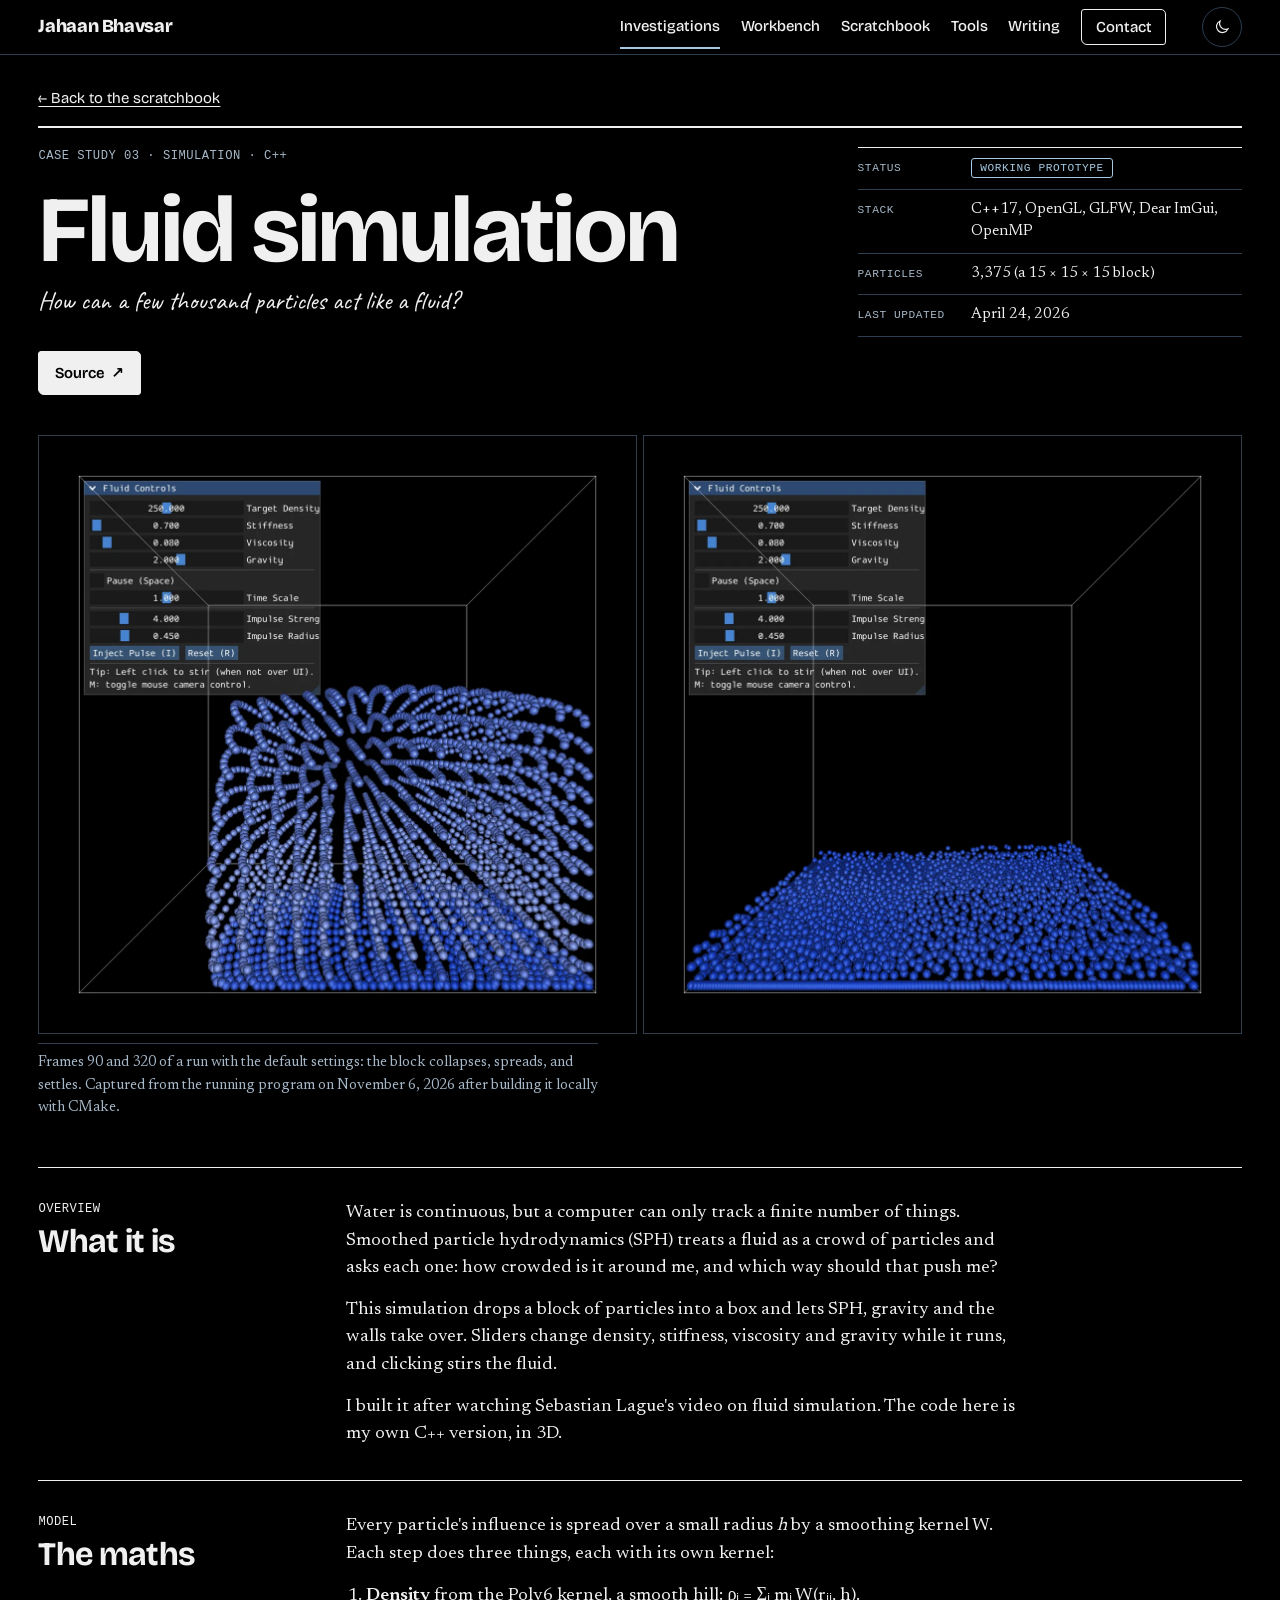
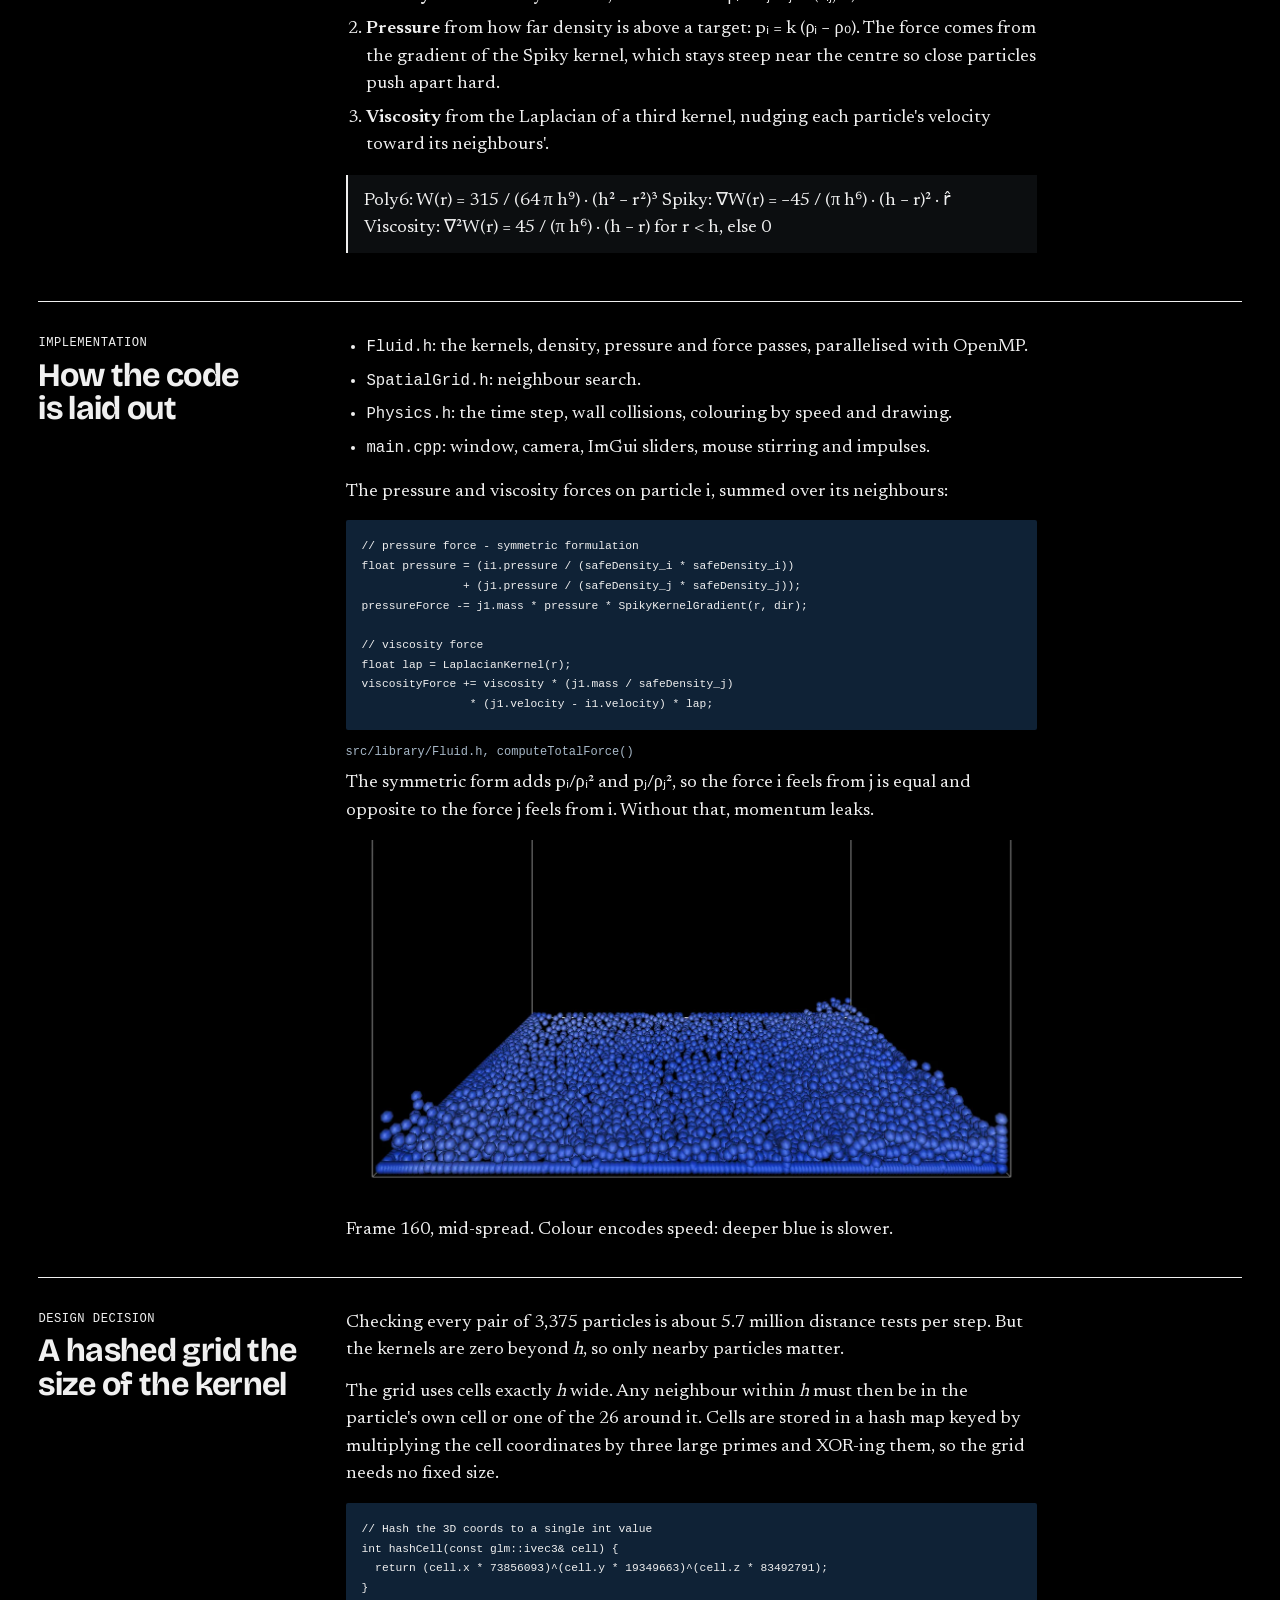
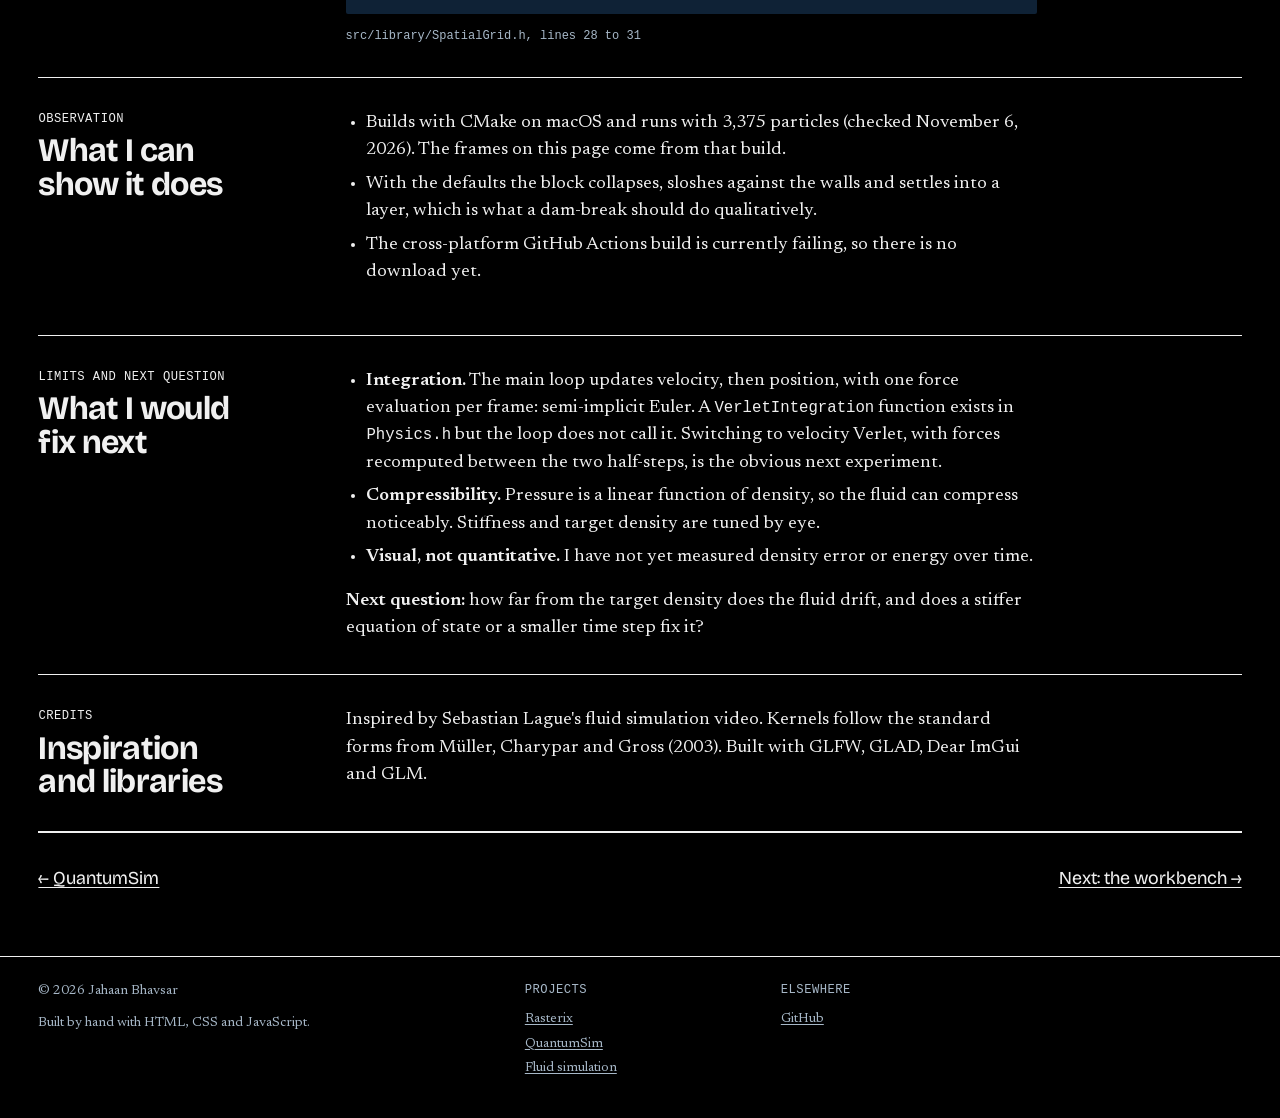
==== projects/fluid-simulation.html @ f08a8b80 "Initial commit: Jahaan's Workspace Portfolio Co-Authored-By: Claude Opus 5.5 <noreply@anthropic.com>" ====
<!doctype html>
<html lang="en" class="no-js">
<head>
  <meta charset="utf-8">
  <meta name="viewport" content="width=device-width, initial-scale=1">
  <title>Fluid simulation: particles that act like water · Jahaan Bhavsar</title>
  <meta name="description" content="A 3D smoothed particle hydrodynamics simulation in C++ and OpenGL: Poly6 density, Spiky pressure, viscosity, and a hashed spatial grid.">
  <meta name="theme-color" content="#000000">
  <script>try{document.documentElement.dataset.theme=localStorage.getItem('theme')==='light'?'light':'dark'}catch(e){document.documentElement.dataset.theme='dark'}</script>
  <meta property="og:type" content="article">
  <meta property="og:title" content="Fluid simulation · Jahaan Bhavsar">
  <meta property="og:description" content="How can a few thousand particles act like a fluid?">
  <link rel="icon" href="../assets/images/favicon.svg" type="image/svg+xml">
  <link rel="preload" href="../assets/fonts/bricolage-latin-var.woff2" as="font" type="font/woff2" crossorigin>
  <link rel="stylesheet" href="../style.css">
  <link rel="preload" href="../assets/fonts/newsreader-latin-var.woff2" as="font" type="font/woff2" crossorigin>
  <script src="../js/site.js" defer></script>
</head>
<body>
  <a class="skip-link" href="#main">Skip to content</a>
  <div class="navbar is-stuck" data-navbar>
    <div class="wrap navbar-inner">
      <a class="navbar-brand" href="../">Jahaan Bhavsar</a>
      <button class="menu-toggle" type="button" aria-expanded="false" aria-controls="site-nav">Menu</button>
      <nav class="nav" id="site-nav" aria-label="Primary">
        <ul>
          <li><a href="../#investigations" aria-current="page"><span class="nav-no" aria-hidden="true">01</span>Investigations</a></li>
          <li><a href="../#workbench"><span class="nav-no" aria-hidden="true">02</span>Workbench</a></li>
          <li><a href="../#notebook"><span class="nav-no" aria-hidden="true">03</span>Scratchbook</a></li>
          <li><a href="../#instruments"><span class="nav-no" aria-hidden="true">04</span>Tools</a></li>
          <li><a href="../#writing"><span class="nav-no" aria-hidden="true">05</span>Writing</a></li>
          <li><a class="nav-cta" href="../#contact">Contact</a></li>
        </ul>
      </nav>
      <button class="theme-toggle" type="button" data-theme-toggle aria-label="Switch to light theme"><svg class="i-moon" viewBox="0 0 24 24" aria-hidden="true"><path d="M20 14.5A8 8 0 0 1 9.5 4a8 8 0 1 0 10.5 10.5Z"/></svg><svg class="i-sun" viewBox="0 0 24 24" aria-hidden="true"><circle cx="12" cy="12" r="4"/><path d="M12 2v2M12 20v2M4.9 4.9l1.4 1.4M17.7 17.7l1.4 1.4M2 12h2M20 12h2M4.9 19.1l1.4-1.4M17.7 6.3l1.4-1.4"/></svg></button>
    </div>
  </div>

  <main id="main">
    <div class="wrap">
      <p class="breadcrumb"><a href="../#fluid-simulation">← Back to the scratchbook</a></p>

      <header class="cs-hero">
        <p class="label">Case study 03 · Simulation · C++</p>
        <h1>Fluid simulation</h1>
        <p class="question">How can a few thousand particles act like a fluid?</p>
        <div class="actions">
          <a class="btn btn-primary" href="https://github.com/jahaanb7/Fluid-Simulation">Source <span class="arrow" aria-hidden="true">↗</span></a>
        </div>
        <dl class="cs-facts">
          <div><dt>Status</dt><dd><span class="status" data-status="Working prototype">Working prototype</span></dd></div>
          <div><dt>Stack</dt><dd>C++17, OpenGL, GLFW, Dear ImGui, OpenMP</dd></div>
          <div><dt>Particles</dt><dd>3,375 (a 15 × 15 × 15 block)</dd></div>
          <div><dt>Last updated</dt><dd><time datetime="2026-04-24">April 24, 2026</time></dd></div>
        </dl>
      </header>

      <figure class="cs-figure">
        <div class="media-pair">
          <img src="../assets/images/fluid-collapse.webp" width="1200" height="1200" alt="A block of blue particles collapsing and spreading inside a wireframe box, with sliders for target density, stiffness, viscosity and gravity in the corner.">
          <img src="../assets/images/fluid-settled.webp" width="1200" height="1200" alt="The same particles a few seconds later, settled into a flat layer across the bottom of the box.">
        </div>
        <figcaption>Frames 90 and 320 of a run with the default settings: the block collapses, spreads, and settles. Captured from the running program on November 6, 2026 after building it locally with CMake.</figcaption>
      </figure>

      <section class="cs-section" aria-labelledby="overview">
        <header><span class="label">Overview</span><h2 id="overview">What it is</h2></header>
        <div>
          <p>Water is continuous, but a computer can only track a finite number of things. Smoothed particle hydrodynamics (SPH) treats a fluid as a crowd of particles and asks each one: how crowded is it around me, and which way should that push me?</p>
          <p>This simulation drops a block of particles into a box and lets SPH, gravity and the walls take over. Sliders change density, stiffness, viscosity and gravity while it runs, and clicking stirs the fluid.</p>
          <p>I built it after watching Sebastian Lague's video on fluid simulation. The code here is my own C++ version, in 3D.</p>
        </div>
      </section>

      <section class="cs-section" aria-labelledby="model">
        <header><span class="label">Model</span><h2 id="model">The maths</h2></header>
        <div>
          <p>Every particle's influence is spread over a small radius <em>h</em> by a smoothing kernel W. Each step does three things, each with its own kernel:</p>
          <ol class="limits">
            <li><strong>Density</strong> from the Poly6 kernel, a smooth hill: ρᵢ = Σⱼ mⱼ W(rᵢⱼ, h).</li>
            <li><strong>Pressure</strong> from how far density is above a target: pᵢ = k (ρᵢ − ρ₀). The force comes from the gradient of the Spiky kernel, which stays steep near the centre so close particles push apart hard.</li>
            <li><strong>Viscosity</strong> from the Laplacian of a third kernel, nudging each particle's velocity toward its neighbours'.</li>
          </ol>
          <div class="equation" role="math" aria-label="Kernel normalisation constants">Poly6:      W(r)  = 315 / (64 π h⁹) · (h² − r²)³
Spiky:     ∇W(r) = −45 / (π h⁶) · (h − r)² · r̂
Viscosity: ∇²W(r) = 45 / (π h⁶) · (h − r)          for r &lt; h, else 0</div>
        </div>
      </section>

      <section class="cs-section" aria-labelledby="impl">
        <header><span class="label">Implementation</span><h2 id="impl">How the code is laid out</h2></header>
        <div>
          <ul class="limits">
            <li><code>Fluid.h</code>: the kernels, density, pressure and force passes, parallelised with OpenMP.</li>
            <li><code>SpatialGrid.h</code>: neighbour search.</li>
            <li><code>Physics.h</code>: the time step, wall collisions, colouring by speed and drawing.</li>
            <li><code>main.cpp</code>: window, camera, ImGui sliders, mouse stirring and impulses.</li>
          </ul>
          <p>The pressure and viscosity forces on particle i, summed over its neighbours:</p>
<pre><code>// pressure force - symmetric formulation
float pressure = (i1.pressure / (safeDensity_i * safeDensity_i))
               + (j1.pressure / (safeDensity_j * safeDensity_j));
pressureForce -= j1.mass * pressure * SpikyKernelGradient(r, dir);

// viscosity force
float lap = LaplacianKernel(r);
viscosityForce += viscosity * (j1.mass / safeDensity_j)
                * (j1.velocity - i1.velocity) * lap;</code></pre>
          <p class="src-ref">src/library/Fluid.h, computeTotalForce()</p>
          <p>The symmetric form adds pᵢ/ρᵢ² and pⱼ/ρⱼ², so the force i feels from j is equal and opposite to the force j feels from i. Without that, momentum leaks.</p>
          <figure>
            <img src="../assets/images/fluid-detail.webp" width="1400" height="765" loading="lazy" alt="Close view of the particle layer: thousands of shaded blue spheres, slightly piled up at the far wall.">
            <figcaption>Frame 160, mid-spread. Colour encodes speed: deeper blue is slower.</figcaption>
          </figure>
        </div>
      </section>

      <section class="cs-section" aria-labelledby="decision">
        <header><span class="label">Design decision</span><h2 id="decision">A hashed grid the size of the kernel</h2></header>
        <div>
          <p>Checking every pair of 3,375 particles is about 5.7 million distance tests per step. But the kernels are zero beyond <em>h</em>, so only nearby particles matter.</p>
          <p>The grid uses cells exactly <em>h</em> wide. Any neighbour within <em>h</em> must then be in the particle's own cell or one of the 26 around it. Cells are stored in a hash map keyed by multiplying the cell coordinates by three large primes and XOR-ing them, so the grid needs no fixed size.</p>
<pre><code>// Hash the 3D coords to a single int value
int hashCell(const glm::ivec3&amp; cell) {
  return (cell.x * 73856093)^(cell.y * 19349663)^(cell.z * 83492791);
}</code></pre>
          <p class="src-ref">src/library/SpatialGrid.h, lines 28 to 31</p>
        </div>
      </section>

      <section class="cs-section" aria-labelledby="obs">
        <header><span class="label">Observation</span><h2 id="obs">What I can show it does</h2></header>
        <div>
          <ul class="limits">
            <li>Builds with CMake on macOS and runs with 3,375 particles (checked November 6, 2026). The frames on this page come from that build.</li>
            <li>With the defaults the block collapses, sloshes against the walls and settles into a layer, which is what a dam-break should do qualitatively.</li>
            <li>The cross-platform GitHub Actions build is currently failing, so there is no download yet.</li>
          </ul>
        </div>
      </section>

      <section class="cs-section" aria-labelledby="limits">
        <header><span class="label">Limits and next question</span><h2 id="limits">What I would fix next</h2></header>
        <div>
          <ul class="limits">
            <li><strong>Integration.</strong> The main loop updates velocity, then position, with one force evaluation per frame: semi-implicit Euler. A <code>VerletIntegration</code> function exists in <code>Physics.h</code> but the loop does not call it. Switching to velocity Verlet, with forces recomputed between the two half-steps, is the obvious next experiment.</li>
            <li><strong>Compressibility.</strong> Pressure is a linear function of density, so the fluid can compress noticeably. Stiffness and target density are tuned by eye.</li>
            <li><strong>Visual, not quantitative.</strong> I have not yet measured density error or energy over time.</li>
          </ul>
          <p><strong>Next question:</strong> how far from the target density does the fluid drift, and does a stiffer equation of state or a smaller time step fix it?</p>
        </div>
      </section>

      <section class="cs-section" aria-labelledby="credits">
        <header><span class="label">Credits</span><h2 id="credits">Inspiration and libraries</h2></header>
        <div><p>Inspired by Sebastian Lague's fluid simulation video. Kernels follow the standard forms from Müller, Charypar and Gross (2003). Built with GLFW, GLAD, Dear ImGui and GLM.</p></div>
      </section>

      <nav class="pager" aria-label="Case studies">
        <a href="quantumsim.html">← QuantumSim</a>
        <a href="../#workbench">Next: the workbench →</a>
      </nav>
    </div>
  </main>

  <footer class="site-footer">
    <div class="wrap footer-grid">
      <div><p>© <span data-year>2026</span> Jahaan Bhavsar</p><p>Built by hand with HTML, CSS and JavaScript.</p></div>
      <div><p class="label">Projects</p><ul><li><a href="rasterix.html">Rasterix</a></li><li><a href="quantumsim.html">QuantumSim</a></li><li><a href="fluid-simulation.html">Fluid simulation</a></li></ul></div>
      <div><p class="label">Elsewhere</p><ul><li><a href="https://github.com/jahaanb7">GitHub</a></li></ul></div>
    </div>
  </footer>
</body>
</html>
---- style.css ----
/* =====================================================================
   Jahaan Bhavsar · scratchbook
   Warm paper, graphite, a blue ink and a red pencil. Visuals first,
   very little text. Tokens first; motion tokens mirror js/motion.js.
   ===================================================================== */

@font-face { font-family: 'Bricolage Grotesque'; src: url('assets/fonts/bricolage-latin-var.woff2') format('woff2'); font-weight: 400 800; font-display: swap; }
@font-face { font-family: 'Newsreader'; src: url('assets/fonts/newsreader-latin-var.woff2') format('woff2'); font-weight: 400 600; font-display: swap; }
@font-face { font-family: 'Newsreader Display'; src: url('assets/fonts/newsreader-display-var.woff2') format('woff2'); font-weight: 380 520; font-style: normal; font-display: swap; }
@font-face { font-family: 'Newsreader Display'; src: url('assets/fonts/newsreader-display-italic-var.woff2') format('woff2'); font-weight: 380 520; font-style: italic; font-display: swap; }
@font-face { font-family: 'Caveat'; src: url('assets/fonts/caveat-latin-var.woff2') format('woff2'); font-weight: 400 600; font-display: swap; }

:root {
  /* Monotone, dark by default. [data-theme='light'] below swaps the same names.
     Older names (paper, red, blue…) are kept as aliases so every rule follows the theme. */
  color-scheme: dark;
  --bg: #0D0D0E;
  --bg-2: #141416;
  --surface: #17171A;      /* sheets, scraps, prints */
  --surface-2: #1E1E22;
  --rule: #2B2B30;
  --ink: #ECECEC;          /* text, outlines */
  --ink-2: #9B9BA1;        /* secondary text */
  --ink-3: #66666C;
  --strong: #FFFFFF;       /* the one emphasis tone (replaces blue and red) */
  --pencil: #B9B9BE;       /* handwritten notes, section numbers */
  --wash: rgba(255, 255, 255, 0.06);
  --shadow-rgb: 0, 0, 0;
  --shadow: 0 1px 1px rgba(0, 0, 0, 0.5), 0 12px 28px -14px rgba(0, 0, 0, 0.9);
  --shadow-sheet: 0 1px 0 rgba(255, 255, 255, 0.04) inset, 0 1px 2px rgba(0, 0, 0, 0.5), 0 24px 48px -24px rgba(0, 0, 0, 0.95);
  --shadow-lift: 0 1px 0 rgba(255, 255, 255, 0.05) inset, 0 4px 10px rgba(0, 0, 0, 0.5), 0 36px 64px -26px rgba(0, 0, 0, 1);
  --nav-bg: rgba(13, 13, 14, 0.82);
  --img-filter: grayscale(1) contrast(1.02);
  --diagram-filter: grayscale(1) invert(0.9) contrast(0.95);   /* white-paper diagrams turned to ink on dark */
  --grain-alpha: 0.05;

  --paper: var(--bg);
  --paper-2: var(--bg-2);
  --paper-3: var(--surface);
  --paper-4: var(--surface-2);
  --graphite: var(--ink-2);
  --blue: var(--strong);
  --blue-wash: var(--wash);
  --red: var(--pencil);
  --tape: rgba(255, 255, 255, 0.1);
  --plate: #060607;
  --plate-2: #101012;
  --plate-rule: #26262A;
  --plate-ink: #E8E8E8;
  --plate-ink-2: #9C9CA1;
  --plate-blue: #FFFFFF;

  --f-head: 'Bricolage Grotesque', ui-sans-serif, system-ui, sans-serif;
  --f-body: 'Newsreader', Georgia, 'Times New Roman', serif;
  --f-display: 'Newsreader Display', 'Newsreader', Georgia, serif;
  --f-hand: 'Caveat', 'Bradley Hand', cursive;
  --f-mono: ui-monospace, 'SF Mono', Menlo, Consolas, 'Liberation Mono', monospace;
  --step-0: clamp(1.04rem, 1rem + 0.2vw, 1.14rem);
  --step-1: clamp(1.18rem, 1.1rem + 0.4vw, 1.4rem);
  --step-2: clamp(1.5rem, 1.25rem + 1vw, 2.1rem);
  --step-3: clamp(2rem, 1.5rem + 2.2vw, 3.3rem);
  --step-display: clamp(2.7rem, 1.2rem + 5vw, 6rem);
  --step-hero: clamp(2.8rem, 1.5rem + 5.4vw, 6.4rem);
  --mono-size: 0.76rem;

  --wrap: 1280px;
  --nav-h: calc(3.4rem + 1px);
  --gutter: clamp(16px, 3vw, 40px);
  --col-gap: clamp(14px, 2vw, 28px);
  --sec-space: clamp(3rem, 2rem + 4vw, 6rem);

  --dur-fast: 180ms;
  --dur-base: 260ms;
  --dur-reveal: 600ms;
  --dur-turn: 900ms;
  --ease-out: cubic-bezier(0.2, 0.7, 0.2, 1);
  --ease-in-out: cubic-bezier(0.65, 0, 0.35, 1);

  /* paper grain: a tiny fractal-noise tile, not an image file */
  --grain: url("data:image/svg+xml,%3Csvg xmlns='http://www.w3.org/2000/svg' width='160' height='160'%3E%3Cfilter id='n'%3E%3CfeTurbulence type='fractalNoise' baseFrequency='.9' numOctaves='2' stitchTiles='stitch'/%3E%3CfeColorMatrix values='0 0 0 0 .5 0 0 0 0 .5 0 0 0 0 .5 0 0 0 .1 0'/%3E%3C/filter%3E%3Crect width='160' height='160' filter='url(%23n)'/%3E%3C/svg%3E");
}

[data-theme='light'] {
  color-scheme: light;
  --bg: #EDEDEB;
  --bg-2: #E4E4E1;
  --surface: #F7F7F5;
  --surface-2: #E9E9E6;
  --rule: #CFCFCB;
  --ink: #141415;
  --ink-2: #5B5B60;
  --ink-3: #8A8A8F;
  --strong: #000000;
  --pencil: #46464B;
  --wash: rgba(0, 0, 0, 0.05);
  --shadow: 0 1px 1px rgba(0, 0, 0, 0.08), 0 10px 24px -14px rgba(0, 0, 0, 0.4);
  --shadow-sheet: 0 1px 1px rgba(0, 0, 0, 0.06), 0 2px 4px rgba(0, 0, 0, 0.05), 0 22px 40px -22px rgba(0, 0, 0, 0.42);
  --shadow-lift: 0 1px 1px rgba(0, 0, 0, 0.06), 0 4px 8px rgba(0, 0, 0, 0.06), 0 34px 56px -26px rgba(0, 0, 0, 0.5);
  --nav-bg: rgba(237, 237, 235, 0.86);
  --img-filter: grayscale(1);
  --diagram-filter: grayscale(1);
  --tape: rgba(0, 0, 0, 0.07);
}

/* ---------- base ---------- */
*, *::before, *::after { box-sizing: border-box; }
html { -webkit-text-size-adjust: 100%; scroll-padding-top: 4rem; }
body {
  margin: 0; background-color: var(--paper);
  color: var(--ink); font-family: var(--f-body); font-size: var(--step-0); line-height: 1.5;
  overflow-x: clip;
}
img, svg, canvas { display: block; max-width: 100%; }
img { height: auto; }
figure { margin: 0; }
h1, h2, h3, h4 { font-family: var(--f-head); font-weight: 700; line-height: 1.02; letter-spacing: -0.02em; margin: 0; text-wrap: balance; }
p { margin: 0 0 0.8em; text-wrap: pretty; }
p:last-child { margin-bottom: 0; }
a { color: var(--blue); text-decoration-thickness: 1px; text-underline-offset: 0.18em; }
a:hover { text-decoration-thickness: 2px; }
:focus-visible { outline: 2px solid var(--blue); outline-offset: 3px; border-radius: 2px; }
code, pre { font-family: var(--f-mono); font-size: 0.86em; }
ul, ol { margin: 0; padding: 0; }
button { font: inherit; color: inherit; }
sub { line-height: 0; }
.wrap { width: 100%; max-width: calc(var(--wrap) + 2 * var(--gutter)); margin-inline: auto; padding-inline: max(var(--gutter), env(safe-area-inset-left)) max(var(--gutter), env(safe-area-inset-right)); }
.mono, .label { font-family: var(--f-mono); font-size: var(--mono-size); letter-spacing: 0.04em; text-transform: uppercase; color: var(--ink-2); }
.hand { font-family: var(--f-hand); font-weight: 500; font-size: 1.5rem; line-height: 1.05; color: var(--red); }
.visually-hidden { position: absolute !important; width: 1px; height: 1px; padding: 0; margin: -1px; overflow: hidden; clip: rect(0 0 0 0); white-space: nowrap; border: 0; }
.skip-link { position: absolute; left: 1rem; top: -4rem; z-index: 100; background: var(--ink); color: var(--paper); padding: 0.6rem 1rem; }
.skip-link:focus { top: 1rem; }
[hidden] { display: none !important; }

/* ---------- buttons ---------- */
.actions { display: flex; flex-wrap: wrap; gap: 0.5rem; margin-top: 1rem; }
.btn {
  display: inline-flex; align-items: center; justify-content: center; gap: 0.45em; min-height: 44px; padding: 0.5rem 1rem;
  font-family: var(--f-head); font-size: 0.95rem; font-weight: 600; color: var(--ink); background: transparent;
  border: 1.5px solid var(--ink); border-radius: 3px 5px 3px 6px; text-decoration: none; cursor: pointer;
  transition: background-color var(--dur-fast) var(--ease-out), color var(--dur-fast) var(--ease-out), border-color var(--dur-fast) var(--ease-out);
}
.btn:hover { background: var(--ink); color: var(--paper); }
.btn-small { min-height: 40px; padding: 0.35rem 0.8rem; font-size: 0.88rem; }
.btn-ink, .btn-primary { background: var(--ink); color: var(--paper); }
.btn-ink:hover, .btn-primary:hover { background: var(--blue); border-color: var(--blue); }
.btn-light { background: var(--plate-ink); color: var(--plate); border-color: var(--plate-ink); }
.btn-light:hover { background: var(--plate-blue); border-color: var(--plate-blue); color: var(--plate); }
.btn-ghost { color: var(--plate-ink); border-color: var(--plate-ink-2); }
.btn-ghost:hover { background: var(--plate-ink); color: var(--plate); }
.btn[disabled] { opacity: 0.35; cursor: default; pointer-events: none; }

/* ---------- navigation ---------- */
.navbar { position: sticky; top: 0; z-index: 40; background: var(--nav-bg); backdrop-filter: blur(6px); border-bottom: 1px solid var(--rule); }
.navbar-inner { display: flex; align-items: center; justify-content: space-between; gap: 1rem; min-height: 3.4rem; }
.navbar-brand { font-family: var(--f-head); font-weight: 800; font-size: 1.15rem; letter-spacing: -0.02em; color: var(--ink); text-decoration: none; white-space: nowrap; }
.nav ul { list-style: none; display: flex; flex-wrap: wrap; gap: 0.2rem 1.3rem; align-items: center; }
.nav a { font-family: var(--f-head); font-size: 0.95rem; font-weight: 500; color: var(--ink); text-decoration: none; display: inline-flex; padding-block: 0.6rem; border-bottom: 2px solid transparent; }
.nav a:hover, .nav a[aria-current] { border-bottom-color: var(--red); }
.nav .nav-cta { padding: 0.35rem 0.85rem; border: 1.5px solid var(--ink); border-radius: 3px 5px 3px 6px; }
.nav .nav-cta:hover { background: var(--ink); color: var(--paper); }
.nav-no { display: none; }
.menu-toggle { display: none; }
@media (max-width: 900px) {
  .js .menu-toggle { display: inline-flex; align-items: center; min-height: 44px; padding: 0 1rem; border: 1.5px solid var(--ink); background: transparent; border-radius: 3px; font-family: var(--f-head); cursor: pointer; }
  .js .nav { position: absolute; left: 0; right: 0; top: 100%; background: var(--paper); border-bottom: 1px solid var(--ink); display: none; }
  .js .nav[data-open='true'] { display: block; max-height: calc(100dvh - 3.4rem); overflow-y: auto; overscroll-behavior: contain; }
  .js .nav ul { flex-direction: column; align-items: stretch; padding: 0.5rem var(--gutter) 1rem; gap: 0; }
  .js .nav a { padding-block: 0.8rem; border-bottom: 1px solid var(--rule); width: 100%; }
  .js .nav .nav-cta { margin-top: 0.8rem; justify-content: center; }
}

/* ---------- material family ---------- */
/* tape: a translucent strip on top of a print */
.ref-print, .taped { position: relative; }
.ref-print::before, .scrap::before {
  content: ''; position: absolute; z-index: 3; width: 74px; height: 22px; background: var(--tape);
  top: -10px; left: 50%; transform: translateX(-50%) rotate(-3deg);
  box-shadow: 0 1px 1px rgba(0, 0, 0, 0.1); pointer-events: none;
  -webkit-mask: linear-gradient(90deg, transparent 0 2px, #000 2px calc(100% - 3px), transparent 0) ;
}
.ref-print { background: var(--paper-3); padding: 8px 8px 10px; box-shadow: var(--shadow); }
.ref-print img { filter: sepia(0.15) contrast(0.98); }
.ref-print figcaption { font-family: var(--f-mono); font-size: 0.68rem; letter-spacing: 0.03em; color: var(--ink-2); margin-top: 0.45rem; line-height: 1.35; }
.scrap { position: relative; background: var(--paper-3) var(--grain); padding: clamp(10px, 2vw, 18px); box-shadow: var(--shadow);
  clip-path: polygon(0 1%, 4% 0, 30% 0.6%, 62% 0, 100% 0.8%, 99.4% 40%, 100% 99%, 70% 100%, 35% 99.2%, 0 100%, 0.6% 60%); }
.scrap::before { left: 18%; }
.scrap figcaption { font-family: var(--f-mono); font-size: 0.7rem; color: var(--ink-2); margin-top: 0.5rem; }
.small-fig figcaption, .sheet-fig figcaption {
  font-family: var(--f-mono); font-size: 0.7rem; letter-spacing: 0.03em; color: var(--ink-2); margin-top: 0.5rem;
}

/* sketches drawn with Rough.js (tools/make-sketches.mjs) */
.sketch { width: 100%; height: auto; color: var(--graphite); overflow: visible; }
.sk { stroke: currentColor; fill: none; stroke-linecap: round; stroke-linejoin: round; }
.sk[fill='currentColor'] { fill: currentColor; }
.sk-light { opacity: 0.5; }
.sk-dash { stroke-dasharray: 5 5; }
.sk-blue { color: var(--blue); }
.sk-red { color: var(--red); }
.sk-label { font-family: var(--f-hand); font-size: 22px; fill: var(--graphite); }
.sk-blue-t { fill: var(--blue); }
.sk-red-t { fill: var(--red); }
.sk-num { font-family: var(--f-mono); font-size: 12px; fill: var(--ink-2); }
.chladni-modes .nodal { stroke: var(--graphite); stroke-width: 1.4; }

/* ---------- sections ---------- */
.section { padding-block: var(--sec-space) 0; }
.section-title { font-size: var(--step-3); display: flex; align-items: baseline; gap: 0.6rem; margin-bottom: clamp(1.2rem, 3vw, 2.2rem); }
.sec-no { font-family: var(--f-hand); font-weight: 600; color: var(--red); font-size: 0.7em; transform: rotate(-4deg); display: inline-block; }
.question { font-family: var(--f-hand); font-size: 1.6rem; line-height: 1.05; color: var(--blue); margin-top: 0.2rem; }
.inv { padding-block: clamp(1.5rem, 3vw, 2.5rem) clamp(2.5rem, 5vw, 4rem); }
.inv-head { margin-bottom: 1rem; }
.inv-head h3, .sheet-head h3 { font-size: var(--step-3); }
.eq { font-size: var(--step-2); font-style: italic; margin: 0.6rem 0 1rem; }

/* status chip */
.slip { margin: 0.8rem 0 0; display: flex; flex-wrap: wrap; gap: 0.5rem; align-items: center; }
.status { font-family: var(--f-mono); font-size: 0.7rem; letter-spacing: 0.05em; text-transform: uppercase; padding: 0.2rem 0.5rem; border: 1.5px solid currentColor; border-radius: 3px; color: var(--ink); }
.status[data-status='Working prototype'] { color: var(--strong); }
.status[data-status='In progress'] { color: var(--blue); }
.status[data-status='Planned'] { color: var(--red); }
.slip-date { font-family: var(--f-mono); font-size: 0.7rem; color: var(--ink-2); }

/* ---------- figure plates ---------- */
.plate { background: var(--plate); color: var(--plate-ink); border-radius: 3px; position: relative; box-shadow: 0 0 0 1px var(--plate-rule), 0 22px 40px -26px rgba(0, 0, 0, 0.8); }
.plate-bar { display: flex; justify-content: space-between; gap: 1rem; padding: 0.55rem 0.9rem; border-bottom: 1px solid var(--plate-rule); font-family: var(--f-mono); font-size: 0.7rem; letter-spacing: 0.05em; text-transform: uppercase; color: var(--plate-ink-2); }
.plate-cap { font-family: var(--f-mono); font-size: 0.72rem; line-height: 1.45; color: var(--plate-ink-2); padding: 0.6rem 0.9rem 0.9rem; margin: 0; }
.plate-cap a { color: var(--plate-blue); }
.plate button { color: var(--plate-ink); }
.plate :focus-visible { outline-color: var(--plate-blue); }

/* ---------- opening: Orion, drawn live (js/hero.js) ---------- */
.opening { position: relative; }
.hero-track { position: relative; }
.hero-stage { position: relative; min-height: min(100svh, 980px); overflow: hidden; display: grid; grid-template-rows: 1fr auto; }
@media (min-width: 1024px) and (prefers-reduced-motion: no-preference) {
  .hero-track { height: 210svh; }                              /* the scroll that assembles the rocket */
  .hero-stage { position: sticky; top: var(--nav-h); height: calc(100svh - var(--nav-h)); min-height: 0; }
}
.hero-canvas, .hero-fallback { position: absolute; left: 0; top: 0; image-rendering: pixelated; image-rendering: crisp-edges; }
.hero-canvas { touch-action: pan-y; outline-offset: -6px; filter: none; }
.hero-fallback { left: auto; right: 4%; top: 50%; width: min(46vw, 520px); height: auto; transform: translateY(-50%); filter: none; }
.opening.is-live .hero-fallback { display: none; }
.no-js .hero-canvas, .no-js .hero-hud .hero-ctrl, .no-js .hero-cue { display: none; }
.hero-copy { position: relative; z-index: 2; align-self: center; padding-top: clamp(1.5rem, 5vh, 4rem); padding-bottom: 1.5rem; pointer-events: none; }
.hero-copy a, .hero-copy button { pointer-events: auto; }
.hero-copy > * { max-width: 34rem; }
.hero-copy > h1 { max-width: none; }
.hero-kicker { margin-bottom: 1.2rem; color: var(--ink-2); }
.opening h1 { font-size: clamp(2.8rem, 1.2rem + 5.2vw, 6rem); font-weight: 800; letter-spacing: -0.045em; line-height: 0.92; text-wrap: initial; }
.opening h1 .line { white-space: nowrap; }
.opening h1 .line { display: block; overflow: hidden; padding-bottom: 0.06em; }
.opening h1 .line > span { display: inline-block; }
.mark-word { font-style: normal; position: relative; color: var(--ink-2); -webkit-text-stroke: 0; }
.lede { font-size: var(--step-1); color: var(--ink-2); margin-top: 1.2rem; max-width: 30ch; }
.hero-copy .actions { margin-top: 1.6rem; }

.hero-labels { position: absolute; inset: 0; z-index: 1; pointer-events: none; transition: opacity var(--dur-base) var(--ease-out); }
.hero-label {
  position: absolute; left: 0; top: 0; margin-top: -0.7em; padding: 0.15rem 0.35rem; white-space: nowrap; pointer-events: auto; cursor: default;
  font-family: var(--f-mono); font-size: 0.68rem; letter-spacing: 0.08em; text-transform: uppercase; color: var(--ink-2);
  font-variant-numeric: tabular-nums; transition: color var(--dur-fast) var(--ease-out);
}
.hero-label .hl-no { color: var(--ink-3); margin-right: 0.3rem; }
.hero-label .hl-mm { color: var(--ink-3); margin-left: 0.3rem; }
.hl-line { position: absolute; left: 0; top: 50%; width: var(--len, 40px); height: 1px; background: currentColor; opacity: 0.55; transform-origin: left center; transform: rotate(calc(var(--ang, 0rad) + 3.14159rad)); }
.hero-label.is-hot { color: var(--strong); }
.hero-label.is-hot .hl-no, .hero-label.is-hot .hl-mm { color: var(--ink); }
.hero-label.is-hot .hl-line { opacity: 1; }

.hero-hud { position: relative; z-index: 2; display: flex; flex-wrap: wrap; justify-content: space-between; align-items: center; gap: 0.8rem 1.5rem; padding-bottom: clamp(1rem, 3vh, 1.8rem); }
.hero-stats { margin: 0; color: var(--ink-3); }
.hero-ctrl { display: flex; flex-wrap: wrap; gap: 0.5rem; }
.hero-modes { display: inline-flex; border: 1px solid var(--rule); border-radius: 999px; overflow: hidden; background: var(--nav-bg); backdrop-filter: blur(6px); }
.hero-modes button, .hero-btn {
  min-height: 40px; padding: 0 0.9rem; border: 0; background: none; color: var(--ink-2); cursor: pointer;
  font-family: var(--f-mono); font-size: 0.7rem; letter-spacing: 0.08em; text-transform: uppercase;
  transition: background-color var(--dur-fast) var(--ease-out), color var(--dur-fast) var(--ease-out);
}
.hero-modes button + button { border-left: 1px solid var(--rule); }
.hero-modes button:hover, .hero-btn:hover { color: var(--ink); background: var(--wash); }
.hero-modes button[aria-pressed='true'] { background: var(--ink); color: var(--bg); }
.hero-btn { border: 1px solid var(--rule); border-radius: 999px; background: var(--nav-bg); backdrop-filter: blur(6px); }
@media (pointer: coarse) { .hero-modes button, .hero-btn { min-height: 44px; } }

.hero-caption { position: absolute; z-index: 2; right: max(var(--gutter), env(safe-area-inset-right)); bottom: clamp(4.6rem, 10vh, 5.6rem); margin: 0; max-width: 22rem; text-align: right; color: var(--ink-2);
  opacity: 0; transform: translateY(8px); transition: opacity var(--dur-reveal) var(--ease-out), transform var(--dur-reveal) var(--ease-out); }
.hero-caption.is-on { opacity: 1; transform: none; }
.hero-cue { position: absolute; z-index: 2; left: 50%; bottom: clamp(4.5rem, 10vh, 6rem); margin: 0; transform: translateX(-50%); color: var(--ink-3); display: none; }
@media (min-width: 1024px) and (prefers-reduced-motion: no-preference) {
  .hero-cue { display: block; }
}
@media (max-width: 899px) {
  .hero-copy { align-self: start; padding-top: 2.2rem; }
  .hero-stage { min-height: 0; height: auto; grid-template-rows: auto minmax(58svh, 1fr) auto auto; }
  .hero-caption { position: relative; grid-row: 3; right: auto; top: auto; text-align: left; padding-inline: var(--gutter); max-width: none; }
  .hero-hud { grid-row: 4; }
  .hero-fallback { position: relative; right: auto; top: auto; transform: none; grid-row: 2; justify-self: center; width: min(80vw, 420px); }
  .hero-label { font-size: 0.6rem; }
}

.study-controls { display: grid; gap: 0.5rem; padding: 0.7rem 0.9rem 0; border-top: 1px solid var(--plate-rule); }
.ctrl-row { display: flex; flex-wrap: wrap; gap: 0.4rem; align-items: center; }
.seg { display: flex; border: 1px solid var(--plate-rule); border-radius: 3px; width: 100%; }
.seg button, .ctrl, .stage-buttons button { min-height: 44px; background: transparent; border: 0; cursor: pointer; font-family: var(--f-mono); font-size: 0.72rem; letter-spacing: 0.04em; text-transform: uppercase; padding: 0 0.6rem; transition: background-color var(--dur-fast) var(--ease-out); }
.seg button { flex: 1; min-width: 0; }
.seg button + button { border-left: 1px solid var(--plate-rule); }
.seg button[aria-pressed='true'], .stage-buttons button[aria-pressed='true'] { background: var(--plate-ink); color: var(--plate); }
.seg button:hover:not([aria-pressed='true']), .ctrl:hover, .stage-buttons button:hover:not([aria-pressed='true']) { background: var(--plate-2); }
.ctrl { border: 1px solid var(--plate-rule); border-radius: 3px; min-width: 44px; }
.ctrl[aria-pressed='true'] { color: var(--plate-blue); }
.rotate-pad { display: inline-flex; gap: 0.25rem; }
.study-readout { font-family: var(--f-mono); font-size: 0.7rem; color: var(--plate-blue); padding: 0.6rem 0.9rem 0; margin: 0; }
/* ---------- Investigation heads (Rasterix, QuantumSim) ---------- */
.ras-head { display: grid; grid-template-columns: minmax(0, 1fr) auto; align-items: end; gap: 1rem 2rem; margin-bottom: clamp(1.5rem, 3.5vw, 2.8rem); }
.ras-kicker { margin: 0 0 0.7rem; font-size: 0.7rem; letter-spacing: 0.12em; text-transform: uppercase; color: var(--ink-2); }
.ras-kicker span { color: var(--ink); }
.ras-title { margin: 0; font-family: var(--f-display); font-weight: 420; font-size: clamp(2.1rem, 1.2rem + 3.2vw, 4.2rem); line-height: 0.98; letter-spacing: -0.025em; text-wrap: balance; }
.ras-title em { display: block; font-style: italic; color: var(--ink-2); }
.ras-spec { margin: 0; font-size: 0.68rem; letter-spacing: 0.12em; text-transform: uppercase; color: var(--ink-2); text-align: right; }
@media (max-width: 760px) { .ras-head { grid-template-columns: minmax(0, 1fr); } .ras-spec { text-align: left; } }

/* ---------- Rasterix bench ---------- */
.ras-bench { display: grid; grid-template-columns: minmax(0, 7fr) minmax(0, 5fr); gap: clamp(1rem, 3vw, 2.6rem); align-items: stretch; }
.ras-plate { margin: 0; display: flex; flex-direction: column; background: #0F2236; color: #F0F0F0; border: 1px solid var(--rule); border-radius: 4px; overflow: hidden; box-shadow: var(--shadow-lift); }
.ras-bar { display: flex; justify-content: space-between; gap: 1rem; padding: 0.7rem 0.95rem; border-bottom: 1px solid #2C3E50; font-size: 0.66rem; letter-spacing: 0.12em; text-transform: uppercase; color: #9B9BA1; }
.ras-bar [data-stage-label] { color: #FFFFFF; }
.ras-frame {
  position: relative; aspect-ratio: 4 / 3; overflow: hidden; cursor: crosshair; touch-action: pan-y;
  background: radial-gradient(circle at 1px 1px, rgba(255, 255, 255, 0.07) 1px, transparent 1.2px) 0 0 / 16px 16px, #0F2236;
}
/* crop marks in the corners, like a print on the bench */
.ras-frame::before, .ras-frame::after { content: ''; position: absolute; width: 18px; height: 18px; pointer-events: none; z-index: 2; border: 1px solid rgba(255, 255, 255, 0.35); }
.ras-frame::before { top: 12px; left: 12px; border-right: 0; border-bottom: 0; }
.ras-frame::after { bottom: 12px; right: 12px; border-left: 0; border-top: 0; }
.ras-frame img, .ras-frame canvas { position: absolute; inset: 0; width: 100%; height: 100%; object-fit: contain; transition: opacity var(--dur-base) var(--ease-out); }
.ras-frame canvas { image-rendering: pixelated; outline: none; }
.ras-frame canvas:focus-visible { box-shadow: inset 0 0 0 2px #FFFFFF; }
.ras-frame img { opacity: 0; filter: none; }
.ras-frame img.is-on { opacity: 1; }
.no-js .ras-frame img[data-stage-img='2'] { opacity: 1; }
.is-dragging .ras-frame { cursor: grabbing; }
.ras-probe { position: absolute; left: 0; top: 0; width: 0; height: 0; pointer-events: none; z-index: 3; }
.ras-probe span { position: absolute; left: -9px; top: -9px; width: 18px; height: 18px; border: 1px solid #FFFFFF; mix-blend-mode: difference; }
.ras-probe::before, .ras-probe::after { content: ''; position: absolute; background: rgba(255, 255, 255, 0.35); }
.ras-probe::before { left: -2000px; right: -2000px; top: 0; height: 1px; width: 4000px; }
.ras-probe::after { top: -2000px; left: 0; width: 1px; height: 4000px; }
.ras-probe.is-miss span { border-style: dashed; opacity: 0.5; }
.ras-modes { display: grid; grid-template-columns: repeat(3, minmax(0, 1fr)); border-top: 1px solid #2C3E50; }
.ras-modes button {
  display: inline-flex; align-items: center; justify-content: center; gap: 0.55rem; min-height: 48px; border: 0; background: transparent; color: #9B9BA1; cursor: pointer;
  font-family: var(--f-mono); font-size: 0.7rem; letter-spacing: 0.1em; text-transform: uppercase;
  transition: background-color var(--dur-fast) var(--ease-out), color var(--dur-fast) var(--ease-out);
}
.ras-modes button + button { border-left: 1px solid #2C3E50; }
.ras-modes button .mono { color: #7F93A8; font-size: inherit; }
.ras-modes button:hover { color: #FFFFFF; background: #1B3A57; }
.ras-modes button[aria-pressed='true'] { background: #F0F0F0; color: #0F2236; }
.ras-modes button[aria-pressed='true'] .mono { color: #7F93A8; }
.ras-modes button:focus-visible { outline: 2px solid #FFFFFF; outline-offset: -4px; }
.no-js .ras-modes { display: none; }
.ras-cap { margin: 0; padding: 0.6rem 0.95rem 0.75rem; border-top: 1px solid #2C3E50; font-size: 0.64rem; letter-spacing: 0.08em; color: #8A9DB0; }

/* the ledger: the pipeline as four steps, live numbers under the pointer */
.ras-ledger { list-style: none; margin: 0; padding: 0; display: grid; align-content: center; gap: 0; counter-reset: none; position: relative; }
.ras-ledger::before { content: ''; position: absolute; left: 7px; top: 1.4rem; bottom: 1.4rem; width: 1px; background: var(--rule); }
.ras-ledger li { position: relative; padding: 1.05rem 0 1.05rem 2rem; border-bottom: 1px dashed var(--rule); transition: opacity var(--dur-base) var(--ease-out); }
.ras-ledger li:last-child { border-bottom: 0; }
.ras-ledger li::before { content: ''; position: absolute; left: 3px; top: 1.35rem; width: 9px; height: 9px; border-radius: 50%; background: var(--bg); border: 1px solid var(--ink-2); transition: background-color var(--dur-base) var(--ease-out); }
.ras-ledger li.is-off { opacity: 0.32; }
.is-probing .ras-ledger li:not(.is-off)::before { background: var(--strong); border-color: var(--strong); }
.ras-step { margin: 0 0 0.35rem; font-size: 0.66rem; letter-spacing: 0.12em; text-transform: uppercase; color: var(--ink-2); }
.ras-eq { margin: 0; font-family: var(--f-display); font-style: italic; font-size: clamp(1.15rem, 1rem + 0.55vw, 1.5rem); line-height: 1.2; color: var(--ink); }
.ras-eq sub { font-size: 0.6em; }
.ras-live { margin: 0.4rem 0 0; min-height: 1.4em; font-size: 0.68rem; line-height: 1.45; color: var(--ink-3); font-variant-numeric: tabular-nums; overflow-wrap: anywhere; transition: color var(--dur-fast) var(--ease-out); }
.is-probing .ras-live { color: var(--strong); }

/* prints from the Java engine: spread on the page, each with its maths taped on top */
.ras-prints { display: grid; grid-template-columns: repeat(3, minmax(0, 1fr)); gap: clamp(1.2rem, 3vw, 2.6rem); margin-top: clamp(3rem, 6vw, 5rem); align-items: start; }
.ras-print, .qs-polaroid, .qs-strip {
  position: relative; margin: 0; padding: 10px 10px 12px; background: #F4F3EF; color: #18181A;
  box-shadow: 0 1px 1px rgba(0, 0, 0, 0.12), 0 18px 34px -20px rgba(0, 0, 0, 0.7);
  transform: rotate(var(--r, 0deg)); transition: transform var(--dur-base) var(--ease-out), box-shadow var(--dur-base) var(--ease-out);
}
.ras-print:nth-child(2) { margin-top: 2.2rem; }
@media (hover: hover) and (pointer: fine) {
  .ras-print:hover, .qs-polaroid:hover, .qs-strip:hover { transform: rotate(0deg) translateY(-4px); box-shadow: 0 1px 1px rgba(0, 0, 0, 0.12), 0 28px 44px -22px rgba(0, 0, 0, 0.75); z-index: 2; }
}
.ras-print img, .qs-polaroid img, .qs-strip img { display: block; width: 100%; height: auto; }
.ras-print img { aspect-ratio: 1; object-fit: cover; background: #000; }
.ras-print figcaption, .qs-strip figcaption { margin-top: 0.6rem; font-size: 0.6rem; letter-spacing: 0.08em; text-transform: uppercase; color: #5E5E63; }
.ras-math {
  position: relative; z-index: 2; margin: -1.6rem auto 0.7rem; width: fit-content; max-width: 100%; padding: 0.45rem 0.8rem;
  background: #FFFFFF; color: #141415; font-family: var(--f-display); font-style: italic; font-size: clamp(0.88rem, 0.8rem + 0.25vw, 1rem); line-height: 1.35; text-align: center;
  box-shadow: 0 1px 2px rgba(0, 0, 0, 0.18); transform: rotate(calc(var(--r, 0deg) * -1.6));
}
.ras-math::before { /* tape over the slip */
  content: ''; position: absolute; top: -9px; left: 50%; width: 64px; height: 18px; transform: translateX(-50%) rotate(-4deg);
  background: rgba(225, 223, 215, 0.75); box-shadow: 0 1px 1px rgba(0, 0, 0, 0.1);
}
.ras-math sup { font-size: 0.65em; }
.ras-foot { display: flex; flex-wrap: wrap; justify-content: space-between; align-items: center; gap: 1rem 2rem; margin-top: clamp(2rem, 4vw, 3rem); padding-top: 1.2rem; border-top: 1px solid var(--rule); }
.ras-foot .slip { margin: 0; }
@media (max-width: 900px) {
  .ras-bench { grid-template-columns: minmax(0, 1fr); }
  .ras-prints { grid-template-columns: repeat(3, minmax(0, 1fr)); gap: 0.9rem; }
  .ras-print { padding: 6px 6px 8px; }
  .ras-math { font-size: 0.72rem; padding: 0.35rem 0.5rem; margin-top: -1.3rem; }
}
@media (max-width: 600px) {
  .ras-prints { grid-template-columns: minmax(0, 1fr); gap: 2.6rem; max-width: 420px; margin-inline: auto; }
  .ras-print:nth-child(2) { margin-top: 0; }
  .ras-math { font-size: 0.85rem; }
}

/* ---------- QuantumSim: a taped collage ---------- */
.qs-board { display: grid; grid-template-columns: minmax(0, 5fr) minmax(0, 7fr); gap: clamp(1.5rem, 4vw, 4rem); align-items: start; }
.qs-col { display: grid; gap: 1.2rem; align-content: start; position: sticky; top: calc(var(--nav-h) + 1.5rem); }
.qs-eq { margin: 0; font-family: var(--f-display); font-style: italic; font-size: clamp(1.8rem, 1.2rem + 2vw, 2.8rem); line-height: 1; }
.scrap-orbital { transform: rotate(var(--r, -0.8deg)); margin: 0; }
.qs-note { margin: -0.2rem 0 0 auto; max-width: 16ch; color: var(--pencil); font-size: clamp(1.25rem, 1.1rem + 0.5vw, 1.6rem); line-height: 1; transform: rotate(-3deg); }
.qs-col .slip { margin: 0; }
.qs-collage { display: grid; grid-template-columns: repeat(2, minmax(0, 1fr)); gap: clamp(1rem, 2.6vw, 2rem) clamp(1rem, 2.6vw, 2.2rem); align-items: start; }
.qs-polaroid { padding: 10px 10px 0; }
.qs-polaroid:nth-child(even) { margin-top: 1.8rem; }
.qs-polaroid img { aspect-ratio: 1; object-fit: cover; background: #1E1F1B; }
.qs-polaroid figcaption { display: flex; justify-content: space-between; align-items: baseline; gap: 0.5rem; padding: 0.55rem 0.15rem 0.7rem; font-family: var(--f-hand); font-size: clamp(1.1rem, 1rem + 0.35vw, 1.35rem); line-height: 1; color: #2A2A2D; }
.qs-polaroid figcaption .mono { font-family: var(--f-mono); font-size: 0.72rem; letter-spacing: 0.06em; color: #141415; }
.qs-polaroid::before, .qs-strip::before { /* a strip of tape on one corner */
  content: ''; position: absolute; top: -10px; left: 18px; width: 70px; height: 20px; transform: rotate(-8deg);
  background: rgba(225, 223, 215, 0.72); box-shadow: 0 1px 1px rgba(0, 0, 0, 0.12);
}
.qs-polaroid:nth-child(even)::before { left: auto; right: 18px; transform: rotate(7deg); }
.qs-formula { grid-column: 1 / -1; justify-self: center; margin: 0.4rem 0 0.6rem; padding: 0.5rem 0.9rem; border: 1px dashed var(--rule); color: var(--ink); font-size: 0.78rem; letter-spacing: 0.04em; transform: rotate(var(--r, 0deg)); }
.qs-strip { grid-column: 1 / -1; padding-top: 1.4rem; }
.qs-strip::before { left: 50%; margin-left: -35px; }
.qs-strip .ras-math { margin-top: -2.6rem; }
@media (max-width: 900px) {
  .qs-board { grid-template-columns: minmax(0, 1fr); }
  .qs-col { position: static; }
}
@media (max-width: 480px) {
  .qs-collage { gap: 1.2rem 0.9rem; }
  .qs-polaroid { padding: 6px 6px 0; }
  .qs-polaroid figcaption { flex-direction: column; gap: 0.15rem; font-size: 1rem; }
  .qs-strip .ras-math { font-size: 0.72rem; }
}

/* ---------- Fluid: dark contact sheet ---------- */
.fluid-plate { background: var(--plate); color: var(--plate-ink); padding-block: clamp(2rem, 5vw, 4rem); }
.fluid-plate .question { color: var(--plate-blue); }
.fluid-plate a { color: var(--plate-blue); }
.fluid-grid { display: grid; grid-template-columns: minmax(0, 7fr) minmax(0, 5fr); gap: var(--col-gap); align-items: start; }
.fluid-grid .inv-head { grid-column: 1 / -1; margin-bottom: 0; }
.fluid-fig { border: 1px solid var(--plate-rule); }
.seq-frames { position: relative; aspect-ratio: 1; background: #000; }
.seq-frames img { position: absolute; inset: 0; width: 100%; height: 100%; opacity: 0; }
.seq-frames img.is-on { opacity: 1; }
.no-js .seq-frames img[data-frame='2'] { opacity: 1; }
.seq-ctrl { display: grid; grid-template-columns: auto minmax(0, 1fr) 3.5rem; gap: 0.9rem; align-items: center; padding: 0.6rem 0.9rem; border-top: 1px solid var(--plate-rule); }
.seq-ctrl label, .seq-ctrl output { color: var(--plate-ink-2); }
.seq-ctrl output { text-align: right; color: var(--plate-blue); }
.no-js .seq-ctrl { display: none; }
input[type='range'] { width: 100%; accent-color: var(--plate-blue); min-height: 32px; }
.contact-sheet { display: grid; grid-template-columns: repeat(2, minmax(0, 1fr)); gap: 8px; }
.contact-sheet button { position: relative; padding: 0; border: 1px solid var(--plate-rule); background: #000; cursor: pointer; }
.contact-sheet button img { opacity: 0.62; transition: opacity var(--dur-fast) var(--ease-out); }
.contact-sheet button:hover img, .contact-sheet button[aria-pressed='true'] img { opacity: 1; }
.contact-sheet button[aria-pressed='true'] { outline: 2px solid var(--plate-blue); outline-offset: 2px; }
.contact-sheet .mono { position: absolute; left: 6px; bottom: 4px; color: var(--plate-ink-2); font-size: 0.66rem; }
.no-js .contact-sheet button { cursor: default; }
.fluid-notes { grid-column: 2; }
.fluid-plate .status[data-status='Working prototype'] { color: var(--plate-ink); }
.fluid-plate .slip-date { color: var(--plate-ink-2); }
@media (max-width: 860px) {
  .fluid-grid { grid-template-columns: minmax(0, 1fr); }
  .contact-sheet { grid-template-columns: repeat(6, minmax(0, 1fr)); gap: 4px; }
  .contact-sheet .mono { display: none; }
  .fluid-notes { grid-column: 1; }
}

/* ---------- Section heads (eyebrow, serif display line, tagline) ---------- */
.writing-intro .sec-head { grid-template-columns: minmax(0, 1fr); margin-bottom: 1.2rem; }
.writing-intro .display-title { font-size: clamp(2.2rem, 1.4rem + 2.6vw, 3.6rem); }
.sec-head { display: grid; grid-template-columns: minmax(0, 1fr) auto; gap: 1rem 3rem; align-items: end; margin-bottom: clamp(2.5rem, 6vw, 5rem); }
.eyebrow { font-family: var(--f-head); font-weight: 600; font-size: 1rem; display: flex; align-items: baseline; gap: 0.5rem; margin-bottom: 0.6rem; color: var(--ink-2); }
.eyebrow .sec-no { font-size: 1.5rem; }
.display-title { font-family: var(--f-display); font-weight: 420; font-size: var(--step-display); line-height: 0.98; letter-spacing: -0.025em; text-wrap: balance; }
.display-title em { display: block; font-style: italic; color: var(--red); letter-spacing: -0.03em; }
.sec-tag { font-family: var(--f-head); font-size: var(--step-0); color: var(--ink-2); text-align: right; line-height: 1.45; max-width: 26rem; padding-bottom: 0.6rem; text-wrap: balance; }
@media (max-width: 760px) {
  .sec-head { grid-template-columns: minmax(0, 1fr); }
  .sec-tag { text-align: left; padding-bottom: 0; }
}

/* ---------- Workbench cards ---------- */
.bench-grid { display: grid; grid-template-columns: repeat(2, minmax(0, 1fr)); gap: clamp(3rem, 5vw, 5rem) clamp(1.5rem, 4vw, 4.5rem); align-items: start; }
.bench-card { min-width: 0; scroll-margin-top: 5rem; }
.bench-card.is-low { margin-top: clamp(3rem, 9vw, 8rem); }
.bench-card.is-wide { grid-column: 1 / -1; display: grid; grid-template-columns: minmax(0, 7fr) minmax(0, 4fr); gap: 0 clamp(1.5rem, 4vw, 4rem); align-items: end; }
.bench-card.is-wide .card-meta { grid-column: 1 / -1; }
@media (max-width: 900px) {
  .bench-grid { grid-template-columns: minmax(0, 1fr); }
  .bench-card.is-low { margin-top: 0; }
  .bench-card.is-wide { grid-template-columns: minmax(0, 1fr); }
}

.card-meta { display: flex; justify-content: space-between; align-items: center; gap: 1rem; margin-bottom: 0.9rem; font-family: var(--f-mono); font-size: 0.72rem; letter-spacing: 0.08em; text-transform: uppercase; color: var(--ink-2); }
.card-no { color: var(--ink); font-weight: 600; }
.card-state { display: inline-flex; align-items: center; gap: 0.5rem; }
.card-state .dot { position: relative; width: 7px; height: 7px; border-radius: 50%; background: var(--red); }
.card-state.is-planned .dot { background: var(--blue); }
@media (prefers-reduced-motion: no-preference) {
  .card-state .dot::after { content: ''; position: absolute; inset: 0; border-radius: 50%; background: inherit; animation: dot-ping 2.4s var(--ease-out) 3; } /* a few pings, not an endless loop */
}
@keyframes dot-ping { 0% { transform: scale(1); opacity: 0.55; } 70%, 100% { transform: scale(3.2); opacity: 0; } }

/* the sheet of paper */
.paper {
  position: relative; padding: clamp(0.9rem, 2.2vw, 1.6rem) clamp(1rem, 2.4vw, 1.8rem) clamp(0.8rem, 1.8vw, 1.2rem);
  background: var(--surface) var(--grain); border: 1px solid var(--rule); border-radius: 2px;
  box-shadow: var(--shadow-sheet);
  transform: rotate(var(--tilt, 0deg)); transform-origin: 50% 0;
  transition: transform var(--dur-reveal) var(--ease-out), box-shadow var(--dur-reveal) var(--ease-out);
}
@media (hover: hover) and (pointer: fine) {
  .bench-card:hover .paper, .paper:focus-within {
    transform: rotate(0deg) translateY(-4px);
    box-shadow: var(--shadow-lift);
  }
}
@media (max-width: 760px) { .paper { transform: rotate(calc(var(--tilt, 0deg) * 0.5)); } }

.paper-tabs { display: flex; flex-wrap: wrap; gap: 0 clamp(1rem, 2.4vw, 1.8rem); border-bottom: 1px solid var(--rule); margin-bottom: 1rem; }
.paper-tabs [role='tab'] {
  position: relative; min-height: 44px; padding: 0.5rem 0 0.55rem; background: none; border: 0; cursor: pointer;
  font-family: var(--f-mono); font-size: 0.72rem; letter-spacing: 0.08em; text-transform: uppercase; color: var(--ink-2);
  transition: color var(--dur-fast) var(--ease-out);
}
.paper-tabs [role='tab']::after { content: ''; position: absolute; left: 0; right: 0; bottom: -1px; height: 2px; background: var(--red); transform: scaleX(0); transform-origin: left; transition: transform var(--dur-base) var(--ease-out); }
.paper-tabs [role='tab']:hover { color: var(--ink); }
.paper-tabs [role='tab'][aria-selected='true'] { color: var(--red); }
.paper-tabs [role='tab'][aria-selected='true']::after { transform: scaleX(1); }

/* panels share one grid cell, so switching tabs never moves the page */
.paper-stack { display: grid; }
.paper-stack > [role='tabpanel'] { grid-area: 1 / 1; min-width: 0; }
.paper-stack > [role='tabpanel'][hidden] { display: flex !important; visibility: hidden; } /* beats the global [hidden] rule */
.paper-panel { position: relative; }
.no-js .paper-tabs { display: none; }
.no-js .paper-stack > [role='tabpanel'] { grid-area: auto; visibility: visible; }
.no-js .paper-stack > [role='tabpanel'] + [role='tabpanel'] { margin-top: 1.5rem; padding-top: 1rem; border-top: 1px solid var(--rule); }

.dwg-title { font-family: var(--f-mono); font-size: 0.74rem; font-weight: 600; letter-spacing: 0.08em; text-transform: uppercase; color: var(--ink); }
.dwg-sub { font-family: var(--f-mono); font-size: 0.66rem; color: var(--ink-2); margin: 0.2rem 0 0.8rem; line-height: 1.45; }
.dwg-sub strong { color: var(--red); font-weight: 600; }
.paper-panel { display: flex; flex-direction: column; }
.paper-panel > .paper-foot { margin-top: auto; }
.paper-foot { margin-top: 0.9rem; padding-top: 0.6rem; border-top: 1px solid var(--rule); font-family: var(--f-mono); font-size: 0.62rem; letter-spacing: 0.08em; text-transform: uppercase; color: var(--ink-2); }

/* line studies: plotted in view by view (js/workbench.js) */
.study-fig svg { display: block; width: 100%; height: auto; }
.study .v { vector-effect: none; stroke-width: 1.05; }
.study .h { vector-effect: none; stroke-width: 0.55; }
.study .study-lbl { font-family: var(--f-mono); font-size: 11.5px; letter-spacing: 0.06em; fill: var(--ink-2); }
.js-plot .study .v { stroke-dasharray: 1; stroke-dashoffset: 1; }
.js-plot .study .h, .js-plot .study .study-lbl { opacity: 0; }
.js-plot.is-plotted .study .v { stroke-dashoffset: 0; transition: stroke-dashoffset 2.4s var(--ease-in-out) calc(var(--v) * 0.45s); }
.js-plot.is-plotted .study .h { opacity: 0.32; transition: opacity 0.9s var(--ease-out) calc(1.4s + var(--v) * 0.45s); }
.js-plot.is-plotted .study .study-lbl { opacity: 1; transition: opacity 0.6s var(--ease-out) calc(0.6s + var(--v) * 0.45s); }

.paper-note { position: absolute; font-family: var(--f-hand); font-size: clamp(1.35rem, 1rem + 1vw, 1.75rem); font-weight: 500; color: var(--red); transform: rotate(-3deg); line-height: 1; white-space: nowrap; pointer-events: none; }
.paper-note.is-marked { text-decoration: underline 1.5px; text-underline-offset: 4px; }
#orion .paper-note { top: 26%; right: 4%; }
#chladni-plate .paper-note { bottom: 13%; left: 1%; transform: rotate(-2deg); }

.cad-img { width: 100%; height: auto; mix-blend-mode: multiply; }
.sch-pair { display: grid; grid-template-columns: repeat(2, minmax(0, 1fr)); gap: 0.8rem; }
.sch-pair a, .sch-one { display: block; text-decoration: none; }
.sch-pair img, .sch-one img { width: 100%; height: auto; background: #fff; border: 1px solid var(--rule); transition: transform var(--dur-base) var(--ease-out); }
.sch-pair a:hover img, .sch-one:hover img { transform: translateY(-2px); }
.sch-pair .mono { display: block; margin-top: 0.35rem; }

/* sand on a plate */
.sand { display: grid; justify-items: center; gap: 0.7rem; }
.sand canvas { width: min(100%, 340px); height: auto; aspect-ratio: 1; border-radius: 2px; box-shadow: inset 0 0 0 1px rgba(0, 0, 0, 0.3), 0 10px 22px -16px rgba(0, 0, 0, 0.6); }
.sand-ctrl { display: flex; flex-wrap: wrap; justify-content: center; gap: 0.5rem; }
.sand-modes { display: inline-flex; border: 1px solid var(--ink); border-radius: 999px; overflow: hidden; }
.sand-modes button, .sand-shake { min-height: 40px; min-width: 44px; padding: 0 0.75rem; border: 0; background: none; font-family: var(--f-mono); font-size: 0.74rem; color: var(--ink); cursor: pointer; font-variant-numeric: tabular-nums; transition: background-color var(--dur-fast) var(--ease-out), color var(--dur-fast) var(--ease-out); }
.sand-modes button + button { border-left: 1px solid var(--rule); }
.sand-modes button:hover { background: var(--blue-wash); }
.sand-modes button[aria-pressed='true'] { background: var(--ink); color: var(--paper-3); }
.sand-shake { border: 1px solid var(--ink); border-radius: 999px; text-transform: uppercase; letter-spacing: 0.06em; }
.sand-shake:hover { background: var(--ink); color: var(--paper-3); }
.sand-read { margin: 0; font-variant-numeric: tabular-nums; }
@media (pointer: coarse) { .sand-modes button, .sand-shake { min-height: 44px; } }

.atlas-fig .sheet-scroll { overflow-x: auto; overscroll-behavior-x: contain; }
.atlas-fig svg { min-width: 560px; }
.sheet-scroll { position: relative; }

/* below the sheet */
.card-body { margin-top: clamp(1.4rem, 3vw, 2rem); min-width: 0; }
.card-title-row { display: flex; justify-content: space-between; align-items: center; gap: 1rem; }
.card-title-row h3 { font-family: var(--f-display); font-weight: 420; font-size: clamp(2rem, 1.3rem + 2.2vw, 3.1rem); line-height: 1; letter-spacing: -0.02em; }
.arrow-link {
  flex: none; display: inline-grid; place-items: center; width: 52px; height: 52px; border-radius: 50%;
  border: 1px solid var(--ink); color: var(--ink); text-decoration: none;
  transition: background-color var(--dur-base) var(--ease-out), color var(--dur-base) var(--ease-out);
}
.arrow-link svg { width: 18px; height: 18px; fill: none; stroke: currentColor; stroke-width: 1.6; stroke-linecap: round; stroke-linejoin: round; transition: transform var(--dur-base) var(--ease-out); }
.arrow-link:hover { background: var(--ink); color: var(--paper-3); }
.arrow-link:hover svg { transform: translate(2px, -2px); }
.card-sub { margin-top: 0.6rem; font-size: var(--step-1); color: var(--ink-2); line-height: 1.35; text-wrap: balance; }
.card-desc { margin-top: 0.7rem; max-width: 46ch; text-wrap: pretty; }
.card-tags { margin-top: 1rem; font-family: var(--f-mono); font-size: 0.7rem; letter-spacing: 0.1em; text-transform: uppercase; color: var(--ink); word-spacing: 0.15em; }
.card-body .slip { margin-top: 0.5rem; }
.card-body .slip .status { display: none; } /* the card header already states it */

/* ---------- Scratchbook: shared entry styles (book styles are at the end) ---------- */
.toc-no { font-family: var(--f-hand); color: var(--red); font-size: 1.3rem; }
.toc-dots { border-bottom: 2px dotted var(--rule); transform: translateY(-0.3em); }
.toc-meta { font-family: var(--f-mono); font-size: 0.68rem; color: var(--ink-2); }
.nb-hint { margin-top: 1.5rem; color: var(--blue); }
.nb-open h3, .xp-open h3 { font-size: var(--step-2); margin-bottom: 0.8rem; }
.nb-open ol, .xp-open ol { padding-left: 1.3rem; display: grid; gap: 0.7rem; font-family: var(--f-hand); font-size: 1.45rem; line-height: 1.1; }

/* experiment content (shared by pages and the reading view) */
.xp-kicker { font-family: var(--f-mono); font-size: 0.7rem; text-transform: uppercase; letter-spacing: 0.04em; color: var(--ink-2); }
.xp-no { color: var(--red); margin-right: 0.4em; }
.xp h3, .nb-page .xp-a h3 { font-size: var(--step-2); margin-bottom: 0.2rem; }
.xp-q { font-family: var(--f-hand); font-size: 1.5rem; line-height: 1.05; color: var(--blue); margin-bottom: 0.9rem; }
.xp-fig { margin-bottom: 0.6rem; }
.xp-fig img { background: #fff; box-shadow: var(--shadow); }
.xp-fig figcaption, .xp-sketch figcaption { font-family: var(--f-mono); font-size: 0.66rem; color: var(--ink-2); margin-top: 0.4rem; }
.xp-code pre { margin: 0; padding: 0.9rem 0.9rem 0.9rem 1.6rem; background: var(--surface); color: var(--ink); font-size: 0.74rem; line-height: 1.5; overflow-x: auto; white-space: pre;
  background-image: repeating-linear-gradient(180deg, var(--wash) 0 1.5em, transparent 1.5em 3em);
  border-left: 10px dotted var(--rule); box-shadow: var(--shadow); }
.xp-sketch { margin: 0.6rem 0; }
.xp-eq { font-size: var(--step-1); font-style: italic; margin-bottom: 0.8rem; }
.xp-obs { font-size: 1rem; line-height: 1.45; }
.xp-openq { font-family: var(--f-hand); font-size: 1.45rem; line-height: 1.05; color: var(--red); margin: 0.8rem 0; }
.xp-openq .mono { display: block; font-family: var(--f-mono); color: var(--ink-2); font-size: 0.66rem; margin-bottom: 0.2rem; }
.xp-note { transform: rotate(-1.5deg); transform-origin: left; margin: 0.6rem 0; font-size: 1.4rem; }
.xp-tools { list-style: none; display: flex; flex-wrap: wrap; gap: 0.3rem; margin: 0.6rem 0; }
.xp-tools li { font-family: var(--f-mono); font-size: 0.66rem; padding: 0.15rem 0.45rem; border: 1px solid var(--rule); border-radius: 3px; }
.xp-meta { margin: 0.4rem 0; }
.xp-links { font-family: var(--f-head); font-size: 0.95rem; font-weight: 600; }

/* scratchbook layouts (data-layout from data/experiments.json) */
[data-layout='pasted'] .xp-fig { transform: rotate(-1.2deg); background: #fff; padding: 6px; box-shadow: var(--shadow); }
[data-layout='pasted'] .xp-fig img { box-shadow: none; }
[data-layout='pasted'] .xp-obs { background: var(--paper-4); padding: 0.8rem 0.9rem; transform: rotate(0.8deg); box-shadow: var(--shadow); }
[data-layout='printout'] .xp-code pre { transform: rotate(-0.5deg); }
[data-layout='printout'] .xp-sketch { transform: rotate(0.6deg); }
[data-layout='flow'] .xp-sketch { border-top: 1.5px dashed var(--rule); padding-top: 0.6rem; }
[data-layout='flow'] .xp-code pre { font-size: 0.68rem; }
[data-layout='plot'] .xp-fig { max-width: 88%; transform: rotate(0.8deg); }
[data-layout='equation'] .xp-eq { font-size: var(--step-2); text-align: center; padding: 1rem 0; border-block: 1.5px solid var(--ink); }

/* reading view */
.reading-contents { margin-bottom: 1.5rem; }
.reading-contents ol { list-style: none; display: grid; gap: 0.2rem; max-width: 40rem; }
.reading-contents a { display: grid; grid-template-columns: 1.6rem auto minmax(1rem, 1fr) auto; gap: 0.5rem; align-items: baseline; text-decoration: none; color: var(--ink); font-family: var(--f-head); font-weight: 600; padding: 0.35rem 0; }
.reading { display: grid; gap: clamp(1.5rem, 3vw, 2.5rem); }
.reading .xp { display: grid; grid-template-columns: minmax(0, 1fr) minmax(0, 1fr); gap: var(--col-gap); background: var(--paper-3) var(--grain); padding: clamp(1rem, 3vw, 2rem); box-shadow: var(--shadow); }
.reading .xp-open { background: var(--paper-3); padding: clamp(1rem, 3vw, 2rem); box-shadow: var(--shadow); }
@media (max-width: 760px) { .reading .xp { grid-template-columns: minmax(0, 1fr); } }

/* ---------- Tools ---------- */
.evidence { min-height: 5.5rem; margin-bottom: 1.2rem; padding: 0.9rem 1.1rem; background: var(--paper-4) var(--grain); box-shadow: var(--shadow); transform: rotate(-0.4deg); max-width: 40rem; }
.ev-empty { font-family: var(--f-hand); font-size: 1.5rem; color: var(--ink-2); margin: 0; }
.ev-tool { font-family: var(--f-head); font-weight: 800; font-size: var(--step-2); margin: 0 0 0.2rem; }
.ev-use { margin-bottom: 0.3rem; }
.ev-links { font-family: var(--f-mono); font-size: 0.78rem; }
.instruments { display: grid; grid-template-columns: repeat(3, minmax(0, 1fr)); gap: var(--col-gap); margin-bottom: 1.5rem; }
.inst-head { display: flex; align-items: center; gap: 0.7rem; margin-bottom: 0.6rem; }
.inst-head .mono { display: none; }
.inst-head h3 { font-size: var(--step-1); }
.glyph { width: 56px; height: auto; }
.g-ink { fill: none; stroke: var(--ink); stroke-width: 2; stroke-linejoin: round; }
.g-hid { fill: none; stroke: var(--ink); stroke-dasharray: 4 3; opacity: 0.5; }
.g-dim, .g-cl { fill: none; stroke: var(--blue); stroke-width: 1.2; }
.g-dot circle, circle.g-dot { fill: var(--red); }
.g-t { font: 12px var(--f-mono); fill: var(--ink-2); }
.inst-tools { list-style: none; display: flex; flex-wrap: wrap; gap: 0.4rem; }
.inst-tools li { display: contents; }
.inst-name { min-height: 40px; padding: 0.3rem 0.8rem; background: var(--paper-3); border: 1.5px solid var(--ink); border-radius: 3px 6px 4px 5px; cursor: pointer; font-family: var(--f-head); font-weight: 600; font-size: 0.92rem; }
.inst-name:hover, .inst-tools li.is-lit .inst-name { background: var(--blue-wash); border-color: var(--blue); color: var(--blue); }
.inst-name[aria-pressed='true'] { background: var(--ink); border-color: var(--ink); color: var(--bg); }
.inst-proj { display: none; }
.matrix-fig figcaption { display: none; }
.matrix-wrap { position: relative; overflow-x: auto; background: var(--paper-3); box-shadow: var(--shadow); }
.matrix { border-collapse: collapse; width: 100%; min-width: 760px; font-size: 0.85rem; }
.matrix th, .matrix td { padding: 0.35rem 0.5rem; border-bottom: 1px solid var(--rule); text-align: center; }
.matrix thead th { font-family: var(--f-head); font-weight: 600; font-size: 0.8rem; vertical-align: bottom; }
.matrix thead th a { color: var(--ink); text-decoration: none; }
.matrix tbody th { text-align: left; font-family: var(--f-head); font-weight: 500; white-space: nowrap; cursor: default; }
.matrix .m-group th { text-align: left; font-family: var(--f-mono); font-size: 0.66rem; text-transform: uppercase; letter-spacing: 0.05em; color: var(--ink-2); padding-top: 0.8rem; }
.matrix .dot { display: inline-block; width: 10px; height: 10px; border-radius: 50%; background: var(--ink); }
.matrix .is-lit { background: var(--blue-wash); }
.matrix .is-lit .dot { background: var(--blue); transform: scale(1.3); }
.matrix thead th.is-lit a { color: var(--blue); }
@media (max-width: 860px) { .instruments { grid-template-columns: minmax(0, 1fr); } }

/* ---------- Writing: clippings ---------- */
.writing-grid { display: grid; grid-template-columns: minmax(0, 4fr) minmax(0, 8fr); gap: var(--col-gap); align-items: start; }
.series-title { font-family: var(--f-hand); font-size: 1.8rem; line-height: 1.05; color: var(--blue); }
.clippings { list-style: none; display: grid; grid-template-columns: repeat(2, minmax(0, 1fr)); gap: clamp(1rem, 3vw, 2rem); }
.clip { position: relative; background: var(--surface) var(--grain); padding: 1.2rem 1.2rem 1rem; box-shadow: var(--shadow);
  clip-path: polygon(0 2%, 3% 0, 20% 1%, 48% 0, 75% 1.2%, 100% 0, 99% 30%, 100% 62%, 99.2% 100%, 70% 98.8%, 40% 100%, 12% 99%, 0 100%, 0.8% 50%); }
.clip-1 { transform: rotate(-1deg); }
.clip-2 { transform: rotate(1.2deg); margin-top: 1.5rem; }
.clip-part { margin-bottom: 0.5rem; }
.clip-title { font-size: var(--step-2); margin-bottom: 0.6rem; }
.clip-title a { color: var(--ink); text-decoration-color: var(--red); }
.clip-pub { font-family: var(--f-mono); font-size: 0.7rem; color: var(--ink-2); margin: 0; }
@media (max-width: 760px) { .writing-grid, .clippings { grid-template-columns: minmax(0, 1fr); } .clip-2 { margin-top: 0; } }

/* ---------- About ---------- */
.about { padding-bottom: var(--sec-space); }
.about-card { max-width: 46rem; }
.about-card h2 { font-size: var(--step-3); margin-bottom: 0.6rem; }
.about-card p { font-size: var(--step-1); }
.signature { font-size: 2rem; transform: rotate(-3deg); transform-origin: left; display: inline-block; margin-top: 0.6rem; }

/* ---------- footer ---------- */
.site-footer { border-top: 1.5px solid var(--ink); padding-block: 1.5rem 2.5rem; font-size: 0.85rem; color: var(--ink-2); }
.footer-row { display: flex; flex-wrap: wrap; justify-content: space-between; gap: 0.5rem 2rem; }
.footer-grid { display: grid; grid-template-columns: 2fr 1fr 2fr; gap: var(--col-gap); }
.site-footer ul { list-style: none; display: grid; gap: 0.25rem; margin-top: 0.4rem; }
@media (max-width: 760px) { .footer-grid { grid-template-columns: minmax(0, 1fr); } }

/* drawing language (every SVG sheet) */
.drawing { font-family: var(--f-mono); overflow: visible; }
.drawing .v { fill: none; stroke: var(--ink); stroke-width: 1.15; stroke-linecap: round; stroke-linejoin: round; vector-effect: non-scaling-stroke; }
.drawing .h { fill: none; stroke: var(--ink); stroke-width: 0.6; stroke-dasharray: 4 3; opacity: 0.38; vector-effect: non-scaling-stroke; }
.drawing .centre { stroke: var(--blue); stroke-width: 0.7; stroke-dasharray: 16 4 3 4; opacity: 0.7; vector-effect: non-scaling-stroke; }
.drawing .dim, .drawing .dim-ext { fill: none; stroke: var(--blue); stroke-width: 0.8; vector-effect: non-scaling-stroke; }
.drawing .dim-ext { opacity: 0.6; }
.drawing .arrowhead { fill: var(--blue); }
.drawing .arrowhead-ink { fill: var(--ink); }
.drawing text { fill: var(--ink); font-size: 12px; }
.drawing .dim-t { fill: var(--blue); font-weight: 600; }
.drawing .view-t { font-weight: 700; letter-spacing: 0.08em; font-size: 12px; }
.drawing .leader { stroke: var(--red); stroke-width: 0.9; vector-effect: non-scaling-stroke; }
.drawing .leader-dot { fill: var(--red); }
.drawing .call-t { fill: var(--red); font-weight: 700; }
.drawing .call-s { fill: var(--ink-2); }
.drawing .blk-t { font-weight: 700; letter-spacing: 0.05em; }
.drawing .blk-s { fill: var(--ink-2); font-size: 11px; }
.drawing .link-t { fill: var(--blue); font-size: 11px; }
.drawing .title-block rect, .drawing .title-block path { fill: var(--surface); stroke: var(--ink); stroke-width: 1; vector-effect: non-scaling-stroke; }
.drawing .title-block path { fill: none; }
.drawing .tb-big { font-weight: 700; letter-spacing: 0.06em; font-size: 13px; }
.drawing .tb { font-size: 11px; fill: var(--ink-2); }
.drawing .concept .v { stroke-dasharray: 6 3; }
.chladni-sheet text, .atlas-sheet text { font-size: 11px; }
.chladni-sheet .blk-s, .chladni-sheet .link-t, .chladni-sheet .call-s, .chladni-sheet .tb, .atlas-sheet .blk-s { font-size: 10.5px; }
.chladni-sheet .view-t, .atlas-sheet .view-t { font-size: 11px; }

/* ---------- case studies ---------- */
.breadcrumb { margin: 2rem 0 1rem; font-family: var(--f-head); font-size: 0.95rem; }
.label { color: var(--ink-2); }
.cs-hero { border-top: 2px solid var(--ink); padding-top: 1.2rem; margin-bottom: 2.5rem; display: grid; grid-template-columns: repeat(12, minmax(0, 1fr)); gap: 0 var(--col-gap); }
.cs-hero > * { grid-column: 1 / 9; }
.cs-hero h1 { font-size: var(--step-hero); letter-spacing: -0.035em; margin: 0.5rem 0 0.4rem; }
.cs-hero .cs-facts { grid-column: 9 / 13; grid-row: 1 / span 4; margin: 0; border-top: 1px solid var(--ink); align-self: start; }
.cs-facts > div { padding: 0.55rem 0; border-bottom: 1px solid var(--rule); display: grid; grid-template-columns: 6.5rem minmax(0, 1fr); gap: 0.6rem; font-size: 0.95rem; }
.cs-facts dt { font-family: var(--f-mono); font-size: 0.7rem; text-transform: uppercase; letter-spacing: 0.05em; color: var(--ink-2); padding-top: 0.2rem; }
.cs-facts dd { margin: 0; }
.cs-figure { margin-bottom: 3rem; }
.cs-figure img { border: 1px solid var(--rule); background: var(--plate); }
.cs-figure figcaption { font-size: 0.93rem; color: var(--ink-2); margin-top: 0.6rem; padding-top: 0.5rem; border-top: 1px solid var(--rule); max-width: 70ch; }
.media-pair { display: grid; grid-template-columns: repeat(2, minmax(0, 1fr)); gap: 6px; }
.cs-section { display: grid; grid-template-columns: repeat(12, minmax(0, 1fr)); gap: 1rem var(--col-gap); padding-block: 2rem; border-top: 1px solid var(--ink); }
.cs-section > header { grid-column: 1 / 4; }
.cs-section > header .label { display: block; color: var(--blue); margin-bottom: 0.4rem; }
.cs-section > header h2 { font-size: var(--step-2); }
.cs-section > div { grid-column: 4 / 11; min-width: 0; }
.cs-section p, .cs-section li { max-width: 68ch; }
.cs-section ul, .cs-section ol { padding-left: 1.3rem; display: grid; gap: 0.4rem; margin-bottom: 1rem; }
.equation { font-size: 1.15rem; padding: 0.7rem 1rem; border-left: 2px solid var(--blue); background: var(--blue-wash); overflow-x: auto; margin: 0 0 1rem; }
.src-ref { font-family: var(--f-mono); font-size: 0.75rem; color: var(--ink-2); }
.cs-section pre { background: var(--plate); color: var(--plate-ink); padding: 1rem; overflow-x: auto; border-radius: 2px; line-height: 1.5; font-size: 0.82rem; }
.pager { display: flex; justify-content: space-between; gap: 1rem; flex-wrap: wrap; padding-block: 2rem 4rem; border-top: 2px solid var(--ink); font-family: var(--f-head); }
@media (max-width: 860px) {
  .cs-hero > *, .cs-hero .cs-facts { grid-column: 1 / -1; grid-row: auto; }
  .cs-hero .cs-facts { margin-top: 1.5rem; }
  .cs-section > header, .cs-section > div { grid-column: 1 / -1; }
}
@media (max-width: 520px) { .media-pair { grid-template-columns: minmax(0, 1fr); } }

/* ---------- motion ---------- */
/* html.motion-ok is set by an inline script in <head> when reduced motion is off. */
@keyframes rise { from { transform: translateY(105%); } to { transform: none; } }
.motion-ok .opening h1 .line > span { animation: rise var(--dur-reveal) var(--ease-out) both; }
.motion-ok .opening h1 .line:nth-child(2) > span { animation-delay: 90ms; }
.motion-ok .opening h1 .line:nth-child(3) > span { animation-delay: 180ms; }
@media (prefers-reduced-motion: reduce) {
  *, *::before, *::after { transition-duration: 0.01ms !important; animation-duration: 0.01ms !important; scroll-behavior: auto !important; }
  .motion-ok .opening h1 .line > span { animation: none; }
}
@media (prefers-reduced-motion: no-preference) { html { scroll-behavior: smooth; } }

/* late adjustments */
.matrix-details summary { cursor: pointer; font-family: var(--f-hand); font-size: 1.5rem; color: var(--blue); min-height: 44px; display: inline-flex; align-items: center; }
.matrix-details[open] summary { margin-bottom: 0.6rem; }
.reading .xp > *, .xp-fig, .nb-page-inner > * { min-width: 0; }
.xp-code pre { max-width: 100%; }
html { overflow-x: clip; } /* WebKit does not propagate body's clip to the viewport; rotated scraps must not widen the page */

/* Web Interface Guidelines (vercel-labs/web-interface-guidelines), applied site-wide */
html { -webkit-tap-highlight-color: rgba(128, 128, 128, 0.2); }
a, button, [role='tab'], summary, label { touch-action: manipulation; }
h1, h2, h3, [id] { scroll-margin-top: 5rem; }
h1, h2, h3 { text-wrap: balance; }
p { text-wrap: pretty; }
.mono, .label, .slip-date, .status, .card-meta, .paper-foot, .dwg-sub, .nb-indicator, [data-nb-indicator], .matrix, .clippings, time { font-variant-numeric: tabular-nums; }
:focus-visible { outline: 2px solid var(--blue); outline-offset: 3px; }
.arrow-link:focus-visible { outline-offset: 4px; border-radius: 50%; }
.paper-tabs [role='tab']:focus-visible { outline-offset: 2px; }
.skip-link:focus-visible { z-index: 60; }
@media (pointer: fine) { html { overscroll-behavior-y: none; } }
@media (max-width: 560px) { .study .study-lbl { font-size: 15px; } }

/* ---------- Monotone theme details ---------- */
body { background-color: var(--bg); color: var(--ink); transition: background-color var(--dur-base) var(--ease-out), color var(--dur-base) var(--ease-out); }
img, video { filter: var(--img-filter); }
.sch-pair img, .sch-one img, .xp-fig img, .tabpanel img { filter: var(--diagram-filter); }
.cad-img { mix-blend-mode: normal; }
[data-theme='dark'] .cad-img, :root:not([data-theme='light']) .cad-img { filter: grayscale(1) invert(0.88); mix-blend-mode: screen; }
.display-title em { color: var(--ink-2); }
.paper-tabs [role='tab'][aria-selected='true'] { color: var(--strong); }
.paper-tabs [role='tab']::after { background: var(--strong); }
.card-state .dot { background: var(--strong); }
.card-state.is-planned .dot { background: transparent; box-shadow: inset 0 0 0 1.5px var(--ink-2); }
a { color: inherit; }
::selection { background: var(--ink); color: var(--bg); }

.theme-toggle {
  display: inline-grid; place-items: center; width: 40px; height: 40px; flex: none; border-radius: 50%;
  border: 1px solid var(--rule); background: transparent; color: var(--ink); cursor: pointer;
  transition: border-color var(--dur-fast) var(--ease-out), background-color var(--dur-fast) var(--ease-out);
}
.theme-toggle:hover { border-color: var(--ink); background: var(--wash); }
.theme-toggle svg { width: 18px; height: 18px; fill: none; stroke: currentColor; stroke-width: 1.6; stroke-linecap: round; transition: transform var(--dur-reveal) var(--ease-out); }
.theme-toggle .i-sun { display: none; }
[data-theme='light'] .theme-toggle .i-sun { display: block; }
[data-theme='light'] .theme-toggle .i-moon { display: none; }
.theme-toggle:active svg { transform: rotate(-30deg); }
@media (pointer: coarse) { .theme-toggle { width: 44px; height: 44px; } }
.navbar-inner > .nav { margin-left: auto; }
.navbar-inner > .theme-toggle { margin-left: clamp(0.6rem, 1.5vw, 1.2rem); }
@media (max-width: 900px) { .js .menu-toggle { margin-left: auto; } }
@media (max-width: 480px) { .hero-label .hl-mm { display: none; } }

/* ---------- Scratchbook, landscape book (js/notebook.js) ----------
   Pages are light paper in both themes: the book is an object on the desk, not UI chrome. */
.nb-head-side { display: grid; justify-items: end; gap: 1rem; }
.nb-view { display: inline-flex; gap: 0; padding: 3px; border: 1px solid var(--rule); border-radius: 999px; }
.nb-view button {
  display: inline-flex; align-items: center; gap: 0.45rem; min-height: 40px; padding: 0 0.95rem; border: 0; border-radius: 999px;
  background: none; color: var(--ink-2); font-family: var(--f-mono); font-size: 0.7rem; letter-spacing: 0.08em; text-transform: uppercase; cursor: pointer;
  transition: background-color var(--dur-fast) var(--ease-out), color var(--dur-fast) var(--ease-out);
}
.nb-view button svg { width: 16px; height: 16px; fill: none; stroke: currentColor; stroke-width: 1.5; stroke-linecap: round; stroke-linejoin: round; }
.nb-view button:hover { color: var(--ink); }
.nb-view button[aria-pressed='true'] { background: var(--ink); color: var(--bg); }

.nb-shell {
  --nb-paper: #F3F1EA; --nb-paper-2: #E9E6DC; --nb-ink: #18181A; --nb-ink-2: #5E5E63; --nb-rule: rgba(24, 24, 26, 0.14);
  --nb-pencil: #A23A2C; margin-top: 0.5rem;
}
[data-theme='light'] .nb-shell { --nb-paper: #FBFAF6; --nb-paper-2: #F0EEE7; }

/* folder tabs sitting on the top edge of the book */
.nb-tabs { display: flex; gap: 4px; padding-inline: clamp(12px, 3vw, 40px); position: relative; z-index: 2; margin-bottom: -2px; overflow-x: auto; scrollbar-width: none; }
.nb-tabs::-webkit-scrollbar { display: none; }
.nb-tabs button {
  flex: none; display: inline-flex; align-items: baseline; gap: 0.5rem; min-height: 40px; padding: 0.55rem 1rem 0.6rem; cursor: pointer;
  border: 1px solid var(--rule); border-bottom: 0; border-radius: 8px 8px 0 0; background: var(--surface); color: var(--ink-2);
  font-family: var(--f-mono); font-size: 0.7rem; letter-spacing: 0.08em; text-transform: uppercase;
  transform: translateY(5px); transition: transform var(--dur-base) var(--ease-out), background-color var(--dur-fast) var(--ease-out), color var(--dur-fast) var(--ease-out);
}
.nb-tabs button .mono { color: var(--ink-3); font-size: inherit; }
.nb-tabs button:hover { transform: translateY(1px); color: var(--ink); }
.nb-tabs button[aria-current='true'] { background: var(--nb-paper); color: var(--nb-ink); border-color: transparent; transform: none; }
.nb-tabs button[aria-current='true'] .mono { color: var(--nb-pencil); }

.nb-stage { outline: none; padding: 0 0 1.2rem; }
.nb-stage:focus-visible .nb-book { outline: 2px solid var(--strong); outline-offset: 10px; }
.nb-book { position: relative; margin-inline: auto; height: var(--page-h, 520px); touch-action: pan-y; perspective: 2400px; perspective-origin: 50% 40%; }
.nb-book.is-spread { width: calc(var(--page-w, 560px) * 2); }
.nb-book.is-pad { width: var(--page-w, 100%); max-width: 100%; }
/* the cover board and the stacked page edges under the open spread */
.nb-book::before {
  content: ''; position: absolute; inset: -7px -9px -12px; border-radius: 5px; background: #0A0A0B;
  box-shadow: 0 0 0 1px var(--rule), 0 40px 60px -34px rgba(0, 0, 0, 0.85), 0 14px 22px -16px rgba(0, 0, 0, 0.6);
}
.nb-book::after {
  content: ''; position: absolute; left: 4px; right: 4px; bottom: -5px; height: 6px; border-radius: 0 0 3px 3px; pointer-events: none;
  background: repeating-linear-gradient(180deg, var(--nb-paper-2) 0 1px, #CFCBC0 1px 2px);
}
.is-pad.nb-book::after { left: 8px; right: 0; }

.nb-slot { position: absolute; top: 0; height: 100%; width: var(--page-w); }
.nb-slot-l { left: 0; }
.nb-slot-r { left: var(--page-w); }
.is-pad .nb-slot-r { left: 0; width: 100%; }
.is-pad .nb-slot-l { display: none; }

.nb-page { position: absolute; inset: 0; overflow: hidden; color: var(--nb-ink); background: var(--nb-paper) var(--grain); }
.nb-page::before { /* faint ruling and a margin line, like a notebook */
  content: ''; position: absolute; inset: 0; pointer-events: none; opacity: 0.55;
  background: repeating-linear-gradient(180deg, transparent 0 31px, rgba(24, 24, 26, 0.06) 31px 32px);
}
.nb-slot-l .nb-page, .nb-face-back .nb-page { border-radius: 3px 0 0 3px; box-shadow: inset -34px 0 34px -30px rgba(0, 0, 0, 0.38), inset 1px 0 0 rgba(0, 0, 0, 0.06); }
.nb-slot-r .nb-page, .nb-face-front .nb-page { border-radius: 0 3px 3px 0; box-shadow: inset 34px 0 34px -30px rgba(0, 0, 0, 0.32); }
.is-pad .nb-page { border-radius: 3px; box-shadow: inset 18px 0 22px -20px rgba(0, 0, 0, 0.35); }
/* dog-ear on the outer corner of the right page */
.nb-slot-r .nb-page::after, .is-pad .nb-page::after {
  content: ''; position: absolute; right: 0; bottom: 0; width: 30px; height: 30px; pointer-events: none;
  background: linear-gradient(315deg, var(--bg) 50%, #D9D5CA 50%, #F6F4EE 78%); box-shadow: -2px -2px 5px -2px rgba(0, 0, 0, 0.25);
}
.nb-page-inner { position: relative; height: 100%; padding: clamp(1.1rem, 3.2vw, 2.6rem) clamp(1.1rem, 3.4vw, 2.8rem) 2.6rem; }
.nb-left-part .nb-page-inner { padding-left: clamp(1.4rem, 4vw, 3.2rem); }
.nb-left-part .nb-page-inner::before { /* red margin rule */
  content: ''; position: absolute; top: 0; bottom: 0; left: clamp(0.8rem, 2.2vw, 1.8rem); width: 1px; background: rgba(162, 58, 44, 0.28);
}
.nb-page .xp-a, .nb-page .xp-b { height: 100%; }
.nb-page .xp-a { display: flex; flex-direction: column; min-height: 0; }
.nb-page .xp-kicker { color: var(--nb-ink-2); font-size: 0.66rem; letter-spacing: 0.12em; }
.nb-page .xp-no { color: var(--nb-ink); }
.nb-page .xp-a h3 { margin: 0.9rem 0 0.15rem; font-family: var(--f-display); font-weight: 420; font-size: clamp(1.9rem, 1rem + 2.4vw, 3.3rem); line-height: 0.98; letter-spacing: -0.02em; color: var(--nb-ink); text-wrap: balance; }
.nb-page .xp-sub { font-family: var(--f-display); font-style: italic; font-size: clamp(1.05rem, 0.9rem + 0.6vw, 1.4rem); color: var(--nb-ink-2); }
.nb-page .xp-q { margin: 1.1rem 0 0.6rem; font-family: var(--f-body); font-size: clamp(1.02rem, 0.95rem + 0.3vw, 1.2rem); line-height: 1.35; color: var(--nb-ink); max-width: 34ch; text-wrap: balance; }
.nb-page .xp-desc { font-size: 0.92rem; line-height: 1.5; color: var(--nb-ink-2); max-width: 44ch; text-wrap: pretty; display: -webkit-box; -webkit-line-clamp: 4; -webkit-box-orient: vertical; overflow: hidden; }
.nb-page .xp-eq { display: none; }
.nb-page .xp-tags { margin-top: auto; padding-top: 0.9rem; font-family: var(--f-mono); font-size: 0.66rem; letter-spacing: 0.12em; text-transform: uppercase; color: var(--nb-ink); }
.nb-page .xp-foot { display: flex; flex-wrap: wrap; justify-content: space-between; align-items: center; gap: 0.5rem 1rem; margin-top: 0.8rem; padding-top: 0.8rem; border-top: 1px solid var(--nb-rule); }
.nb-page .xp-state { color: var(--nb-ink-2); }
.nb-page .xp-state .dot { background: var(--nb-ink); }
.nb-page .xp-open-link { color: var(--nb-ink); }
.nb-page .xp-folio { position: absolute; left: clamp(1.4rem, 4vw, 3.2rem); bottom: 0.9rem; margin: 0; font-size: 0.64rem; letter-spacing: 0.1em; color: var(--nb-ink-2); }
.nb-page .xp-a { padding-bottom: 1.4rem; }

/* right page: taped, white-mounted figure and a pencil note */
.nb-page .xp-b { display: grid; align-content: center; justify-items: center; gap: 0.9rem; }
.nb-page .xp-fig, .nb-page .xp-code, .nb-page .xp-sketch {
  position: relative; margin: 0; max-width: min(100%, 26rem); padding: 10px 10px 8px; background: #FFFFFF;
  box-shadow: 0 1px 1px rgba(0, 0, 0, 0.08), 0 14px 26px -16px rgba(0, 0, 0, 0.45); transform: rotate(var(--r, -1.6deg));
}
.nb-page .xp-sketch { --r: 1.2deg; }
.nb-page .xp-fig::before, .nb-page .xp-code::before, .nb-page .xp-sketch::before { /* tape */
  content: ''; position: absolute; top: -11px; left: 50%; width: 88px; height: 24px; transform: translateX(-50%) rotate(-3deg);
  background: rgba(222, 218, 205, 0.72); box-shadow: 0 1px 2px rgba(0, 0, 0, 0.12); backdrop-filter: blur(1px);
}
.nb-page .xp-fig img { display: block; width: 100%; height: auto; max-height: calc(var(--page-h, 520px) * 0.52); object-fit: contain; box-shadow: none; filter: grayscale(1) contrast(1.05); }
.nb-page .xp-fig figcaption, .nb-page .xp-sketch figcaption { margin-top: 0.5rem; color: #6A6A70; font-size: 0.6rem; letter-spacing: 0.06em; text-transform: uppercase; }
.nb-page .xp-code pre { max-height: calc(var(--page-h, 520px) * 0.5); overflow: hidden; background: #FFFFFF; color: #1A1A1C; font-size: 0.66rem; }
.nb-page .xp-sketch svg { max-height: calc(var(--page-h, 520px) * 0.45); width: 100%; height: auto; }
.nb-page .xp-note { justify-self: end; margin: 0 6% 0 0; max-width: 18ch; color: var(--nb-pencil); font-size: clamp(1.2rem, 1rem + 0.6vw, 1.6rem); line-height: 1; transform: rotate(-3deg); }
.nb-page .xp-obs, .nb-page .xp-openq { display: none; }

/* the turning leaf */
.nb-leaf { position: absolute; top: 0; height: 100%; transform-style: preserve-3d; z-index: 5; will-change: transform; }
.nb-leaf.is-spine { left: var(--page-w); width: var(--page-w); transform-origin: left center; }
.nb-leaf.is-side { left: 0; width: 100%; transform-origin: left center; }
.nb-face { position: absolute; inset: 0; backface-visibility: hidden; -webkit-backface-visibility: hidden; background: var(--nb-paper) var(--grain); overflow: hidden; }
.nb-face-back { transform: rotateY(180deg); }
.is-side .nb-face-back { background: var(--nb-paper-2); }
.nb-face.is-empty { background: var(--nb-paper-2); }
.nb-face::after { /* light falls off as the page rises */
  content: ''; position: absolute; inset: 0; pointer-events: none;
  background: linear-gradient(90deg, rgba(0, 0, 0, 0.34), rgba(0, 0, 0, 0.05) 40%, rgba(255, 255, 255, 0.12) 75%, transparent);
  opacity: calc(var(--a, 0) * 1.1);
}
.nb-face-back::after { background: linear-gradient(270deg, rgba(0, 0, 0, 0.3), rgba(0, 0, 0, 0.04) 45%, transparent); opacity: calc((1 - var(--a, 0)) * 1.1); }
/* the shadow the leaf casts on the page beneath it */
.nb-shade { display: block; position: absolute; top: 0; bottom: 0; z-index: 4; pointer-events: none; width: var(--page-w); left: var(--page-w);
  background: linear-gradient(90deg, rgba(0, 0, 0, 0.42), transparent 70%); opacity: calc(var(--lift, 0) * 0.85); transform-origin: left center; transform: scaleX(calc(1 - var(--a, 0))); }
.is-pad .nb-shade { left: 0; width: 100%; }
.nb-shade[hidden] { display: none; }

/* footer: page counter left, turning controls right */
.nb-controls { display: flex; flex-wrap: wrap; justify-content: space-between; align-items: center; gap: 0.6rem 1.2rem; margin-top: 1.1rem; padding-top: 1rem; border-top: 1px solid var(--rule); }
.nb-indicator { margin: 0; min-width: 0; text-align: left; font-size: 0.7rem; letter-spacing: 0.1em; text-transform: uppercase; color: var(--ink); }
.nb-indicator span { color: var(--ink-2); text-transform: none; letter-spacing: 0; font-family: var(--f-display); font-style: italic; font-size: 0.95rem; margin-left: 0.3rem; }
.nb-btns { display: flex; align-items: center; gap: 0.4rem 1.2rem; }
.nb-btns button { display: inline-flex; align-items: center; gap: 0.5rem; min-height: 44px; padding: 0 0.3rem; border: 0; background: none; color: var(--ink-2); cursor: pointer; font-family: var(--f-head); font-size: 0.95rem; transition: color var(--dur-fast) var(--ease-out); }
.nb-btns button:hover:not(:disabled) { color: var(--strong); }
.nb-btns button:disabled { opacity: 0.35; cursor: default; }
.nb-btns svg { width: 18px; height: 18px; fill: none; stroke: currentColor; stroke-width: 1.6; stroke-linecap: round; stroke-linejoin: round; transition: transform var(--dur-base) var(--ease-out); }
.nb-next { color: var(--ink) !important; }
.nb-next span { text-decoration: underline; text-underline-offset: 0.35em; text-decoration-thickness: 1px; }
.nb-next:hover:not(:disabled) svg { transform: translateX(3px); }
.nb-prev:hover:not(:disabled) svg { transform: translateX(-3px); }
.nb-sound { width: 44px; justify-content: center; }
.nb-sound .snd-off { display: none; }
.nb-sound[aria-pressed='false'] .snd-on { display: none; }
.nb-sound[aria-pressed='false'] .snd-off { display: inline; }

@media (max-width: 760px) {
  .nb-head-side { justify-items: start; }
  .nb-prev span { display: none; }
}
@media (max-width: 480px) {
  .nb-page .xp-a h3 { font-size: 1.75rem; }
  .nb-tabs button { padding-inline: 0.75rem; }
}
/* the pad shows one page at a time: alternate words and figure with a little less padding */
.is-pad .nb-page-inner { padding-bottom: 2rem; }

/* entry parts shared by the book and the reading view */
.xp-sub { font-family: var(--f-display); font-style: italic; color: var(--ink-2); }
.xp-tags { font-family: var(--f-mono); font-size: 0.68rem; letter-spacing: 0.12em; text-transform: uppercase; }
.xp-foot { display: flex; flex-wrap: wrap; justify-content: space-between; align-items: center; gap: 0.5rem 1rem; margin-top: 0.8rem; }
.xp-state { display: inline-flex; align-items: center; gap: 0.5rem; font-family: var(--f-mono); font-size: 0.66rem; letter-spacing: 0.1em; text-transform: uppercase; color: var(--ink-2); }
.xp-state .dot { width: 7px; height: 7px; border-radius: 50%; background: currentColor; flex: none; }
.xp-open-link { display: inline-flex; align-items: center; gap: 0.35rem; min-height: 32px; color: var(--ink); font-family: var(--f-display); font-size: 1.05rem; text-decoration: underline; text-underline-offset: 0.3em; text-decoration-thickness: 1px; }
.xp-open-link svg { width: 15px; height: 15px; fill: none; stroke: currentColor; stroke-width: 1.7; stroke-linecap: round; stroke-linejoin: round; transition: transform var(--dur-base) var(--ease-out); }
.xp-open-link:hover svg { transform: translate(2px, -2px); }
.xp-folio { display: none; }
.nb-page .xp-folio { display: block; }
.nb-page .xp-a > * { flex-shrink: 0; }
.nb-page .xp-a > .xp-desc { -webkit-line-clamp: 3; }
.is-pad .nb-page .xp-a > .xp-desc { -webkit-line-clamp: 6; }
/* one mounted item per right page in the book; the reading view keeps them all */
.nb-page .xp-b > :is(.xp-fig, .xp-code, .xp-sketch) ~ :is(.xp-fig, .xp-code, .xp-sketch) { display: none; }

/* maths is case-sensitive: never uppercase it */
.ras-live, .qs-formula, .qs-strip figcaption, .qs-polaroid figcaption .mono { text-transform: none; }
.ras-math sub, .ras-eq sub { font-size: 0.62em; line-height: 0; }

/* numbered labels share the tagline's typeface (Bricolage Grotesque), in sentence case */
.sec-no { font-family: var(--f-head); font-weight: 600; transform: none; color: var(--ink); }
.eyebrow .sec-no { font-size: 1rem; }
.xp-kicker, .nb-page .xp-kicker, .card-meta, .nb-tabs button, .nb-page .xp-folio, .nb-indicator, .ras-kicker {
  font-family: var(--f-head); text-transform: none; letter-spacing: 0;
}
.xp-kicker, .nb-page .xp-kicker { font-size: 0.86rem; }
.xp-no { font-weight: 600; }
.card-meta { font-size: 0.86rem; }
.nb-tabs button { font-size: 0.86rem; }
.nb-tabs button .mono { font-family: var(--f-head); text-transform: none; letter-spacing: 0; font-weight: 600; }
.nb-page .xp-folio { font-size: 0.8rem; }
.nb-indicator { font-size: 0.9rem; }
.ras-kicker { font-size: 0.9rem; }

/* ---------- Rasterix: concepts first, maths on hover ---------- */
.ras-ledger li { padding: 0.2rem 0 0.2rem 2rem; }
.ras-ledger li::before { top: 1.35rem; }
.ras-concept {
  display: flex; align-items: baseline; gap: 0.8rem; width: 100%; min-height: 56px; padding: 0.7rem 0; border: 0; background: none; cursor: pointer; text-align: left;
  font-family: var(--f-display); font-size: clamp(1.5rem, 1.1rem + 1.2vw, 2.2rem); font-weight: 420; line-height: 1.05; letter-spacing: -0.015em; color: var(--ink);
  transition: color var(--dur-fast) var(--ease-out);
}
.ras-n { font-family: var(--f-head); font-size: 0.86rem; font-weight: 600; color: var(--ink-3); letter-spacing: 0; }
.ras-concept::after { content: '+'; margin-left: auto; font-family: var(--f-head); font-size: 1.1rem; color: var(--ink-3); transition: transform var(--dur-base) var(--ease-out); }
.ras-c.is-open .ras-concept::after { transform: rotate(45deg); }
.ras-detail { display: grid; grid-template-rows: 0fr; opacity: 0; transition: grid-template-rows 320ms var(--ease-out), opacity 220ms var(--ease-out); }
.ras-detail > * { min-height: 0; overflow: hidden; }
.ras-detail { overflow: hidden; }
.ras-detail p { margin: 0; }
.ras-c.is-open .ras-detail { grid-template-rows: 1fr; opacity: 1; }
.ras-detail-in { min-height: 0; overflow: hidden; display: grid; gap: 0.35rem; padding-bottom: 0.9rem; }
.ras-why { font-size: 0.95rem; line-height: 1.45; color: var(--ink-2); max-width: 40ch; text-wrap: pretty; }
.ras-c .ras-live { margin-top: 0.15rem; }
.ras-c.is-off .ras-concept { color: var(--ink-3); }

/* prints: a taped concept label; the maths unfolds over the print on hover or tap */
.ras-tagwrap { position: relative; z-index: 2; display: flex; justify-content: center; margin: -1.6rem 0 0.7rem; }
.ras-tag {
  position: relative; padding: 0.45rem 0.95rem; border: 0; cursor: pointer; background: #FFFFFF; color: #141415;
  font-family: var(--f-display); font-style: italic; font-size: clamp(1rem, 0.9rem + 0.35vw, 1.2rem); line-height: 1.2;
  box-shadow: 0 1px 2px rgba(0, 0, 0, 0.18); transform: rotate(calc(var(--r, 0deg) * -1.6));
}
.ras-tag::before { content: ''; position: absolute; top: -9px; left: 50%; width: 64px; height: 18px; transform: translateX(-50%) rotate(-4deg); background: rgba(225, 223, 215, 0.75); box-shadow: 0 1px 1px rgba(0, 0, 0, 0.1); }
.ras-tag:focus-visible { outline: 2px solid var(--strong); outline-offset: 3px; }
.ras-tagwrap .ras-math {
  position: absolute; top: calc(100% + 0.5rem); left: 50%; width: min(100%, 22rem); margin: 0; display: grid; gap: 0.45rem; padding: 0.8rem 0.95rem;
  background: rgba(255, 255, 255, 0.97); text-align: left; transform: translateX(-50%) translateY(-6px); opacity: 0; visibility: hidden; pointer-events: none;
  transition: opacity 220ms var(--ease-out), transform 320ms var(--ease-out), visibility 0s linear 320ms; box-shadow: 0 10px 28px -12px rgba(0, 0, 0, 0.6);
}
.ras-tagwrap .ras-math::before { display: none; }
.ras-math-eq { font-family: var(--f-display); font-style: italic; font-size: 1rem; line-height: 1.35; color: #141415; }
.ras-tagwrap .ras-why { font-family: var(--f-body); font-style: normal; font-size: 0.86rem; line-height: 1.4; color: #4A4A4F; }
.ras-tagwrap.is-open .ras-math { opacity: 1; visibility: visible; transform: translateX(-50%) translateY(0); transition-delay: 0s; }
@media (hover: hover) and (pointer: fine) {
  .ras-c:hover .ras-detail { grid-template-rows: 1fr; opacity: 1; }
  .ras-c:hover .ras-concept::after { transform: rotate(45deg); }
  .ras-print:hover .ras-math { opacity: 1; visibility: visible; transform: translateX(-50%) translateY(0); transition-delay: 0s; }
}
.ras-c:focus-within .ras-detail { grid-template-rows: 1fr; opacity: 1; }
.ras-tagwrap:focus-within .ras-math { opacity: 1; visibility: visible; transform: translateX(-50%) translateY(0); transition-delay: 0s; }
@media (max-width: 900px) { .ras-tag { font-size: 0.9rem; padding: 0.35rem 0.6rem; } .ras-tagwrap { margin-top: -1.3rem; } }
@media (prefers-reduced-motion: reduce) { .ras-detail, .ras-tagwrap .ras-math { transition: none; } }
.ras-ledger { align-content: start; padding-top: 0.6rem; }

/* the curling leaf: a chain of hinged strips (js/notebook.js) */
.nb-leaf.is-curling > .nb-face { visibility: hidden; }
.nb-curl { position: absolute; inset: 0; transform-style: preserve-3d; pointer-events: none; }
.nb-strip { position: absolute; top: 0; height: 100%; transform-origin: left center; transform-style: preserve-3d; will-change: transform; }
.nb-sface { position: absolute; inset: 0; overflow: hidden; backface-visibility: hidden; -webkit-backface-visibility: hidden; background: var(--nb-paper) var(--grain); }
.nb-sface-b { transform: rotateY(180deg); background-color: var(--nb-paper-2); }
.nb-sface.is-empty { background-color: var(--nb-paper-2); }
.nb-slice-in { position: absolute; top: 0; left: 0; }
.nb-slice-in > .nb-page { box-shadow: none !important; border-radius: 0 !important; }
.nb-slice-in > .nb-page::after { display: none; }
.nb-sface::after { content: ''; position: absolute; inset: 0; pointer-events: none; background: #000; opacity: calc(var(--sh, 0) * 0.3); }
.nb-sface-f::before { /* a soft highlight where the curl catches the light */
  content: ''; position: absolute; inset: 0; z-index: 1; pointer-events: none;
  background: linear-gradient(90deg, rgba(255, 255, 255, 0), rgba(255, 255, 255, 0.22)); opacity: calc((1 - var(--sh, 0)) * var(--lift, 0));
}
.nb-book { perspective: 3600px; }
/* perspective lives on the strips' own container, so no 3D context has to survive the chain */
.nb-curl { perspective: 3600px; perspective-origin: 0 40%; transform-style: flat; }
.is-side .nb-curl { perspective-origin: 50% 40%; }
.nb-strip { transform-style: flat; }

/* right page as a collage: two or three taped prints, overlapping a little */
.nb-page .xp-b > :is(.xp-fig, .xp-code, .xp-sketch) ~ :is(.xp-fig, .xp-code, .xp-sketch) { display: block; }
.nb-page .xp-b:not([data-figs='1']) { display: grid; grid-template-columns: repeat(12, minmax(0, 1fr)); align-content: center; align-items: start; gap: 0; justify-items: stretch; }
.nb-page .xp-b:not([data-figs='1']) > :is(.xp-fig, .xp-code, .xp-sketch) { max-width: none; padding: 7px 7px 6px; }
.nb-page .xp-b:not([data-figs='1']) > :is(.xp-fig, .xp-code, .xp-sketch)::before { width: 62px; height: 18px; top: -9px; }
.nb-page .xp-b:not([data-figs='1']) img { max-height: calc(var(--page-h, 520px) * 0.36); }
.nb-page .xp-b:not([data-figs='1']) figcaption { font-size: 0.55rem; }
.nb-page .xp-b:not([data-figs='1']) .xp-code pre { max-height: calc(var(--page-h, 520px) * 0.36); font-size: 0.56rem; }
.nb-page .xp-b:not([data-figs='1']) .xp-sketch svg { max-height: calc(var(--page-h, 520px) * 0.3); }
/* two items */
.nb-page .xp-b[data-figs='2'] > :nth-child(1) { grid-column: 1 / 9; grid-row: 1; --r: -2deg; }
.nb-page .xp-b[data-figs='2'] > :nth-child(2) { grid-column: 6 / 13; grid-row: 1; margin-top: 30%; --r: 2.2deg; z-index: 2; }
/* three items */
.nb-page .xp-b[data-figs='3'] > :nth-child(1) { grid-column: 1 / 8; grid-row: 1; --r: -2.2deg; }
.nb-page .xp-b[data-figs='3'] > :nth-child(2) { grid-column: 7 / 13; grid-row: 1; margin-top: 8%; --r: 2deg; z-index: 2; }
.nb-page .xp-b[data-figs='3'] > :nth-child(3) { grid-column: 3 / 12; grid-row: 2; margin-top: -6%; --r: -0.8deg; z-index: 3; }
.nb-page .xp-b[data-figs='3'] img { max-height: calc(var(--page-h, 520px) * 0.3); }
.nb-page .xp-b:not([data-figs='1']) > .xp-note { grid-column: 4 / 13; grid-row: 3; justify-self: end; margin-top: 0.6rem; }
.nb-page .xp-b[data-figs='2'] > .xp-note { grid-row: 2; }
/* the reading view shows extra prints in a row */
.reading .xp-b { display: flex; flex-wrap: wrap; gap: 1rem; align-items: flex-start; }
.reading .xp-b > :is(.xp-fig, .xp-code, .xp-sketch) { flex: 1 1 260px; min-width: 0; }
.reading .xp-b > :not(.xp-fig, .xp-code, .xp-sketch) { flex-basis: 100%; }

/* backdrop: a breathing dot field behind everything (js/backdrop.js) */
.backdrop { position: fixed; inset: 0; width: 100%; height: 100%; z-index: -1; pointer-events: none; }

/* ---------- Fluid simulation: live WebAssembly SPH (assets/fluid) ---------- */
.inv-fluid { padding-block: clamp(2rem, 5vw, 4rem); }
.fl-head { align-items: end; }
.fl-side { max-width: 26rem; justify-self: end; display: grid; gap: 0.9rem; }
.fl-lede { margin: 0; font-family: var(--f-head); color: var(--ink-2); line-height: 1.45; text-wrap: pretty; }
.fl-side .ras-spec { text-align: left; }
.fl-plate { margin: 0; background: #0F2236; color: #F0F0F0; border: 1px solid var(--rule); border-radius: 4px; overflow: hidden; box-shadow: var(--shadow-lift); }
.fl-bar { display: flex; align-items: center; justify-content: space-between; gap: 1rem; padding: 0.55rem 0.95rem; border-bottom: 1px solid #2C3E50; font-size: 0.66rem; letter-spacing: 0.1em; color: #9FB2C4; }
.fl-bar .mono { font-size: inherit; }
.fl-seg { display: inline-flex; padding: 2px; border: 1px solid #3A5470; border-radius: 999px; }
.fl-seg button { font: 600 0.78rem/1 var(--f-head); color: #C9D6E2; background: none; border: 0; border-radius: 999px; padding: 0.5rem 1rem; min-height: 32px; cursor: pointer; touch-action: manipulation; transition: background-color var(--dur-fast) var(--ease-out), color var(--dur-fast) var(--ease-out); }
.fl-seg button:hover { color: #FFFFFF; }
.fl-seg button[aria-pressed='true'] { background: #F0F0F0; color: #0F2236; }
.fl-seg button:focus-visible, .fl-btn:focus-visible { outline: 2px solid #FFFFFF; outline-offset: 2px; }
.fl-frame { position: relative; height: clamp(300px, min(60vh, 46vw), 620px); background-image: radial-gradient(rgba(255, 255, 255, 0.07) 1px, transparent 1px); background-size: 22px 22px; }
.fl-frame canvas, .fl-poster { position: absolute; inset: 0; width: 100%; height: 100%; display: block; }
.fl-frame canvas[data-fluid-gl] { cursor: crosshair; outline: none; }
[data-mode='3d'] .fl-frame canvas[data-fluid-gl] { cursor: grab; }
.fl-frame canvas[data-fluid-gl]:focus-visible { box-shadow: inset 0 0 0 2px #FFFFFF; }
.fl-frame canvas[data-fluid-overlay] { pointer-events: none; }
.fl-poster { object-fit: cover; opacity: 0.85; transition: opacity var(--dur-reveal) var(--ease-out); filter: grayscale(1); }
.fl-plate:not(.is-static) canvas { opacity: 0; transition: opacity var(--dur-reveal) var(--ease-out); }
.fl-plate.is-live canvas { opacity: 1; }
.fl-plate.is-live .fl-poster { opacity: 0; pointer-events: none; }
.fl-plate.is-static canvas { display: none; }
.fl-ctrls { display: flex; flex-wrap: wrap; align-items: center; gap: 0.8rem 1.6rem; padding: 0.8rem 0.95rem; border-top: 1px solid #2C3E50; }
.fl-range { display: inline-flex; align-items: center; gap: 0.6rem; min-width: 0; }
.fl-range .mono, .fl-count .mono { font-size: 0.64rem; letter-spacing: 0.1em; color: #9FB2C4; }
.fl-range i { font-family: var(--f-display); font-size: 1.05rem; letter-spacing: 0; text-transform: none; color: #F0F0F0; }
.fl-range input { width: clamp(80px, 9vw, 120px); accent-color: #F0F0F0; }
.fl-range output { min-width: 3.2ch; font-size: 0.72rem; color: #F0F0F0; font-variant-numeric: tabular-nums; }
.fl-count { margin: 0; display: inline-flex; align-items: baseline; gap: 0.6rem; }
.fl-n { font-family: var(--f-display); font-size: 1.6rem; line-height: 1; min-width: 2ch; font-variant-numeric: tabular-nums; }
[data-mode='3d'] .fl-2d { display: none; }
.fl-btns { display: inline-flex; gap: 0.4rem; margin-left: auto; }
.fl-btn { font: 600 0.78rem/1 var(--f-head); color: #F0F0F0; background: none; border: 1px solid #3A5470; border-radius: 999px; padding: 0.5rem 0.95rem; min-height: 34px; cursor: pointer; touch-action: manipulation; transition: background-color var(--dur-fast) var(--ease-out), border-color var(--dur-fast) var(--ease-out); }
.fl-btn:hover { border-color: #8A9DB0; background: #1B3A57; }
.fl-btn[aria-pressed='true'] { background: #F0F0F0; color: #0F2236; }
.fl-cap { margin: 0; padding: 0.6rem 0.95rem 0.75rem; border-top: 1px solid #2C3E50; font-size: 0.64rem; letter-spacing: 0.08em; color: #8A9DB0; }
.fl-foot { display: flex; flex-wrap: wrap; justify-content: space-between; align-items: center; gap: 1rem 2rem; margin-top: clamp(1rem, 2.5vw, 1.8rem); }
.fl-note { margin: 0; font-size: 1.6rem; color: var(--ink-2); transform: rotate(-1.2deg); }
.fl-meta { display: flex; flex-wrap: wrap; align-items: center; gap: 0.8rem 1.4rem; }
.fl-meta .actions { display: flex; gap: 0.5rem; flex-wrap: wrap; }
.fl-tail { margin: clamp(1.4rem, 3vw, 2.2rem) 0 0; font-size: 0.68rem; letter-spacing: 0.14em; color: var(--ink-3); }
@media (max-width: 760px) {
  .fl-side { justify-self: start; }
  .fl-frame { height: min(68vh, 92vw); }
  .fl-btns { margin-left: 0; }
  .fl-fig { display: none; }
  .fl-range input { width: 96px; }
}

/* =====================================================================
   Palette: five blues and a neutral.
     #1B3A57  navy        plates (as a deep tint), strong text in light
     #2C3E50  slate       rules, panel edges
     #4A6E8D  steel       secondary fills, the accent in light mode
     #A4C8E1  sky         the accent in dark mode, live renders
     #F0F0F0  paper       page in light mode; text in dark mode
   Dark mode swaps the paper for black. Everything else is a tint of these.
   ===================================================================== */
:root {
  --bg: #000000;
  --bg-2: #0A1119;
  --surface: #0F1B27;
  --surface-2: #152536;
  --rule: #2C3E50;
  --ink: #F0F0F0;
  --ink-2: #A7B8C8;
  --ink-3: #6F8296;
  --strong: #F0F0F0;
  --pencil: #A4C8E1;
  --wash: rgba(164, 200, 225, 0.07);
  --nav-bg: rgba(0, 0, 0, 0.82);
  --plate: #0F2236;
  --plate-2: #1B3A57;
  --plate-rule: #2C3E50;
  --plate-ink: #F0F0F0;
  --plate-ink-2: #A7B8C8;
  --plate-blue: #A4C8E1;
  --deep-tint: #4A6E8D;
  --accent: #A4C8E1;        /* fills and strokes */
  --accent-ink: #A4C8E1;    /* accent as text: 12:1 on black */
  --on-accent: #0F2236;
  --img-filter: saturate(0.85);
  --shadow: 0 1px 1px rgba(0, 0, 0, 0.6), 0 12px 28px -14px rgba(0, 0, 0, 0.95);
  --shadow-lift: 0 1px 0 rgba(164, 200, 225, 0.06) inset, 0 4px 10px rgba(0, 0, 0, 0.6), 0 36px 64px -26px rgba(0, 0, 0, 1);
}
[data-theme='light'] {
  --bg: #F0F0F0;
  --bg-2: #E6EAEE;
  --surface: #FAFAFA;
  --surface-2: #E4EAF0;
  --rule: #C9D3DD;
  --ink: #1B3A57;
  --ink-2: #2C3E50;
  --ink-3: #4A6E8D;
  --strong: #1B3A57;
  --pencil: #4A6E8D;
  --wash: rgba(27, 58, 87, 0.05);
  --nav-bg: rgba(240, 240, 240, 0.86);
  --deep-tint: #4A6E8D;
  --accent: #4A6E8D;
  --accent-ink: #4A6E8D;    /* 4.9:1 on #F0F0F0 */
  --on-accent: #F0F0F0;
  --img-filter: saturate(0.9);
}

/* the accent, used sparingly */
.mark-word { color: var(--accent); }
.ras-kicker, .ras-kicker span { color: var(--accent-ink); }
.ras-title em, .display-title em { color: var(--accent-ink); }
.sec-no { color: var(--accent-ink); }
.ras-n, .ras-c .ras-live { color: var(--accent-ink); }
.inv .ras-spec { color: var(--ink-3); }

/* live plates: always navy, sky accent, in both themes */
.ras-plate, .fl-plate { background: #0F2236; border-color: #2C3E50; color: #F0F0F0; }
.ras-modes button[aria-pressed='true'], .fl-seg button[aria-pressed='true'], .fl-btn[aria-pressed='true'] { background: #A4C8E1; color: #0F2236; }
.ras-modes button[aria-pressed='true'] .mono { color: rgba(15, 34, 54, 0.65); }
.ras-probe span { border-color: #A4C8E1; mix-blend-mode: normal; }
.ras-probe::before, .ras-probe::after { background: rgba(164, 200, 225, 0.4); }
.ras-tag::before { background: rgba(164, 200, 225, 0.3); }
.fl-range input { accent-color: #A4C8E1; }
.fl-n { color: #A4C8E1; }
.fl-poster { filter: none; }
.fl-frame { background-image: radial-gradient(rgba(164, 200, 225, 0.12) 1px, transparent 1px); }

/* handwriting is the accent pencil */
.hand, .paper-note, .qs-note, .fl-note { color: var(--accent-ink); }
.qs-eq { color: var(--ink); }

/* state and status */
.card-state .dot { background: var(--accent); }
.card-state.is-planned .dot { background: transparent; box-shadow: inset 0 0 0 1.5px var(--deep-tint); }
.status[data-status='Working prototype'], .fluid-plate .status[data-status='Working prototype'] { color: var(--accent-ink); }
.status[data-status='In progress'] { color: var(--ink); }
.status[data-status='Planned'] { color: var(--ink-3); }

/* scratchbook paper in the palette */
.nb-shell { --nb-paper: #F0F0F0; --nb-paper-2: #E2E8EE; --nb-ink: #1B3A57; --nb-ink-2: #4A6E8D; --nb-rule: rgba(27, 58, 87, 0.14); --nb-pencil: #4A6E8D; }
[data-theme='light'] .nb-shell { --nb-paper: #FAFAFA; --nb-paper-2: #ECEFF2; }
.nb-page .xp-fig img { filter: saturate(0.85) contrast(1.03); }
.fl-plate .mono, .ras-plate .ras-cap { color: #9FB2C4; }
.fl-plate .fl-range output { color: #F0F0F0; }

/* ---------- opening title as an annotated figure (js/hero-title.js) ---------- */
.opening h1 { position: relative; }
.opening h1 .g { display: inline; }
.opening h1 .g-base { display: inline-block; width: 0; height: 0; vertical-align: baseline; }
.opening h1 .g.hatch {
  color: transparent; -webkit-text-stroke: 0.022em var(--accent);
  background: repeating-linear-gradient(-45deg, var(--accent) 0 0.035em, transparent 0.035em 0.1em);
  -webkit-background-clip: text; background-clip: text;
}
.anatomy { position: absolute; inset: 0; width: 100%; height: 100%; overflow: visible; pointer-events: none; }
.an-guide { stroke: var(--ink-3); stroke-width: 1; opacity: 0.7; }
.an-dim, .an-leader { stroke: var(--accent); stroke-width: 1; }
.an-arrowhead { fill: none; stroke: var(--accent); stroke-width: 1.2; }
.an-dot { fill: var(--accent); }
.an-mark { fill: none; stroke: var(--accent); stroke-width: 1.2; }
.an-label { font-family: var(--f-display); font-style: italic; font-weight: 420; font-size: var(--fs, 14px); letter-spacing: 0; fill: var(--accent-ink); }
.motion-ok .anatomy > * { opacity: 0; transition: opacity 500ms var(--ease-out) var(--d, 0ms); }
.motion-ok .is-annotated .anatomy > * { opacity: 1; }
.motion-ok .is-annotated .anatomy .an-guide { opacity: 0.7; }
.motion-ok .anatomy line { stroke-dasharray: 2000; stroke-dashoffset: 2000; transition: stroke-dashoffset 1100ms var(--ease-out) calc(var(--d, 0ms) + 500ms), opacity 300ms var(--ease-out) calc(var(--d, 0ms) + 500ms); }
.motion-ok .is-annotated .anatomy line { stroke-dashoffset: 0; }
.motion-ok .anatomy .an-dim { stroke-dasharray: none; stroke-dashoffset: 0; }
.opening h1.is-annotated { margin-top: 0.45em; margin-bottom: 0.75em; }
@media (max-width: 760px) { .opening h1.is-annotated { margin-top: 0; margin-bottom: 0.3em; } }
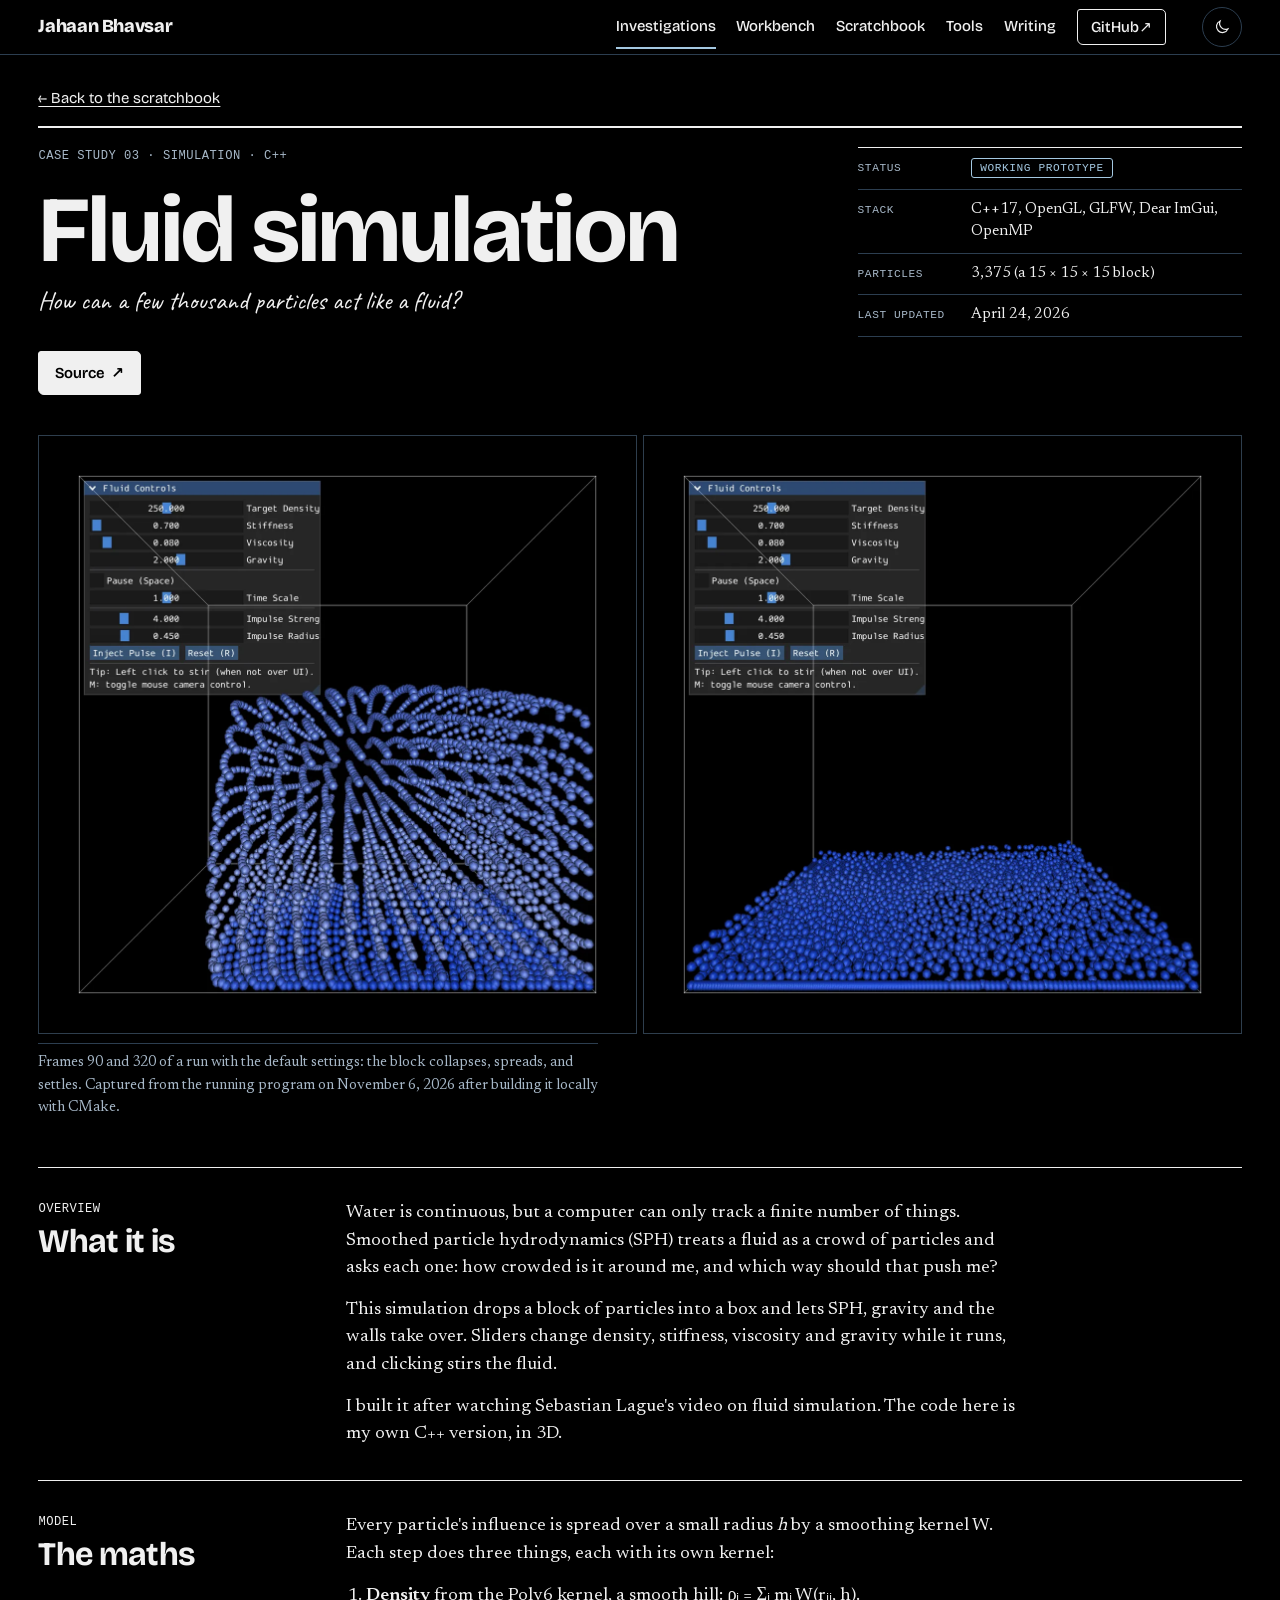
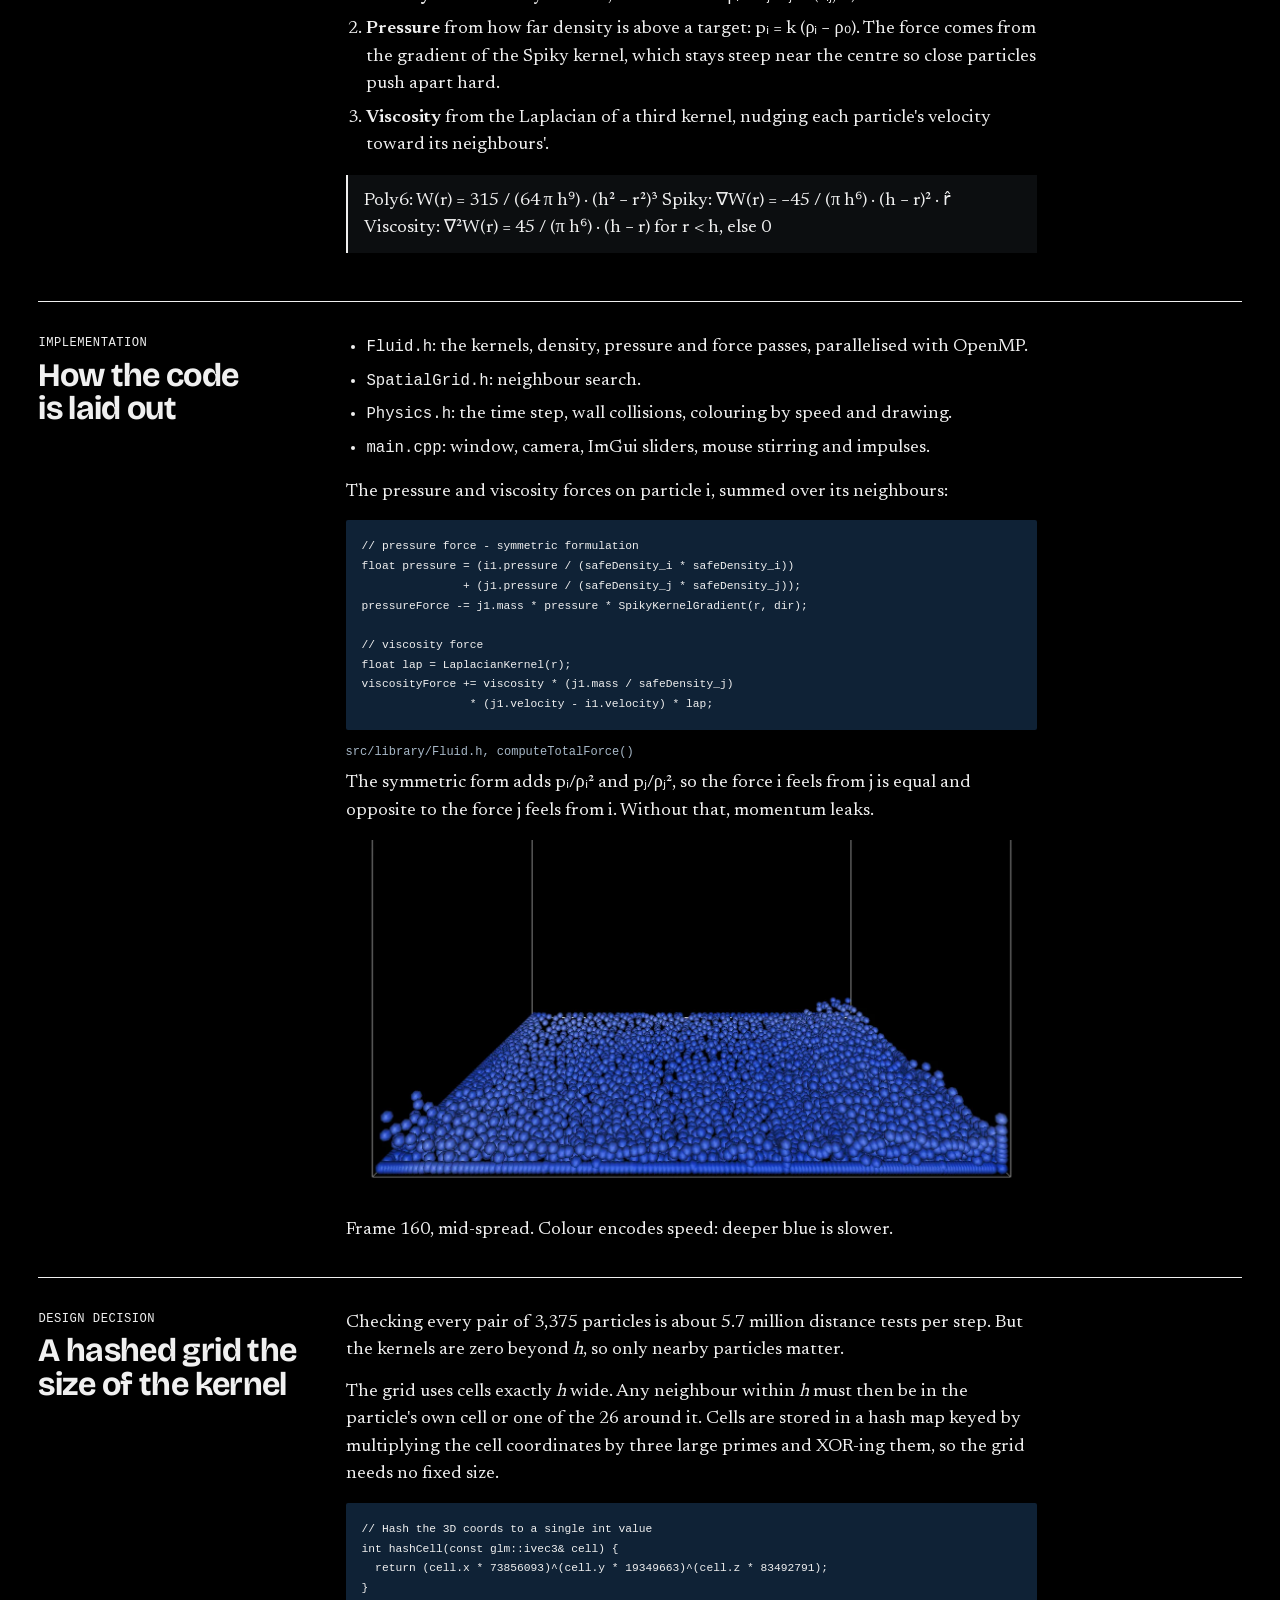
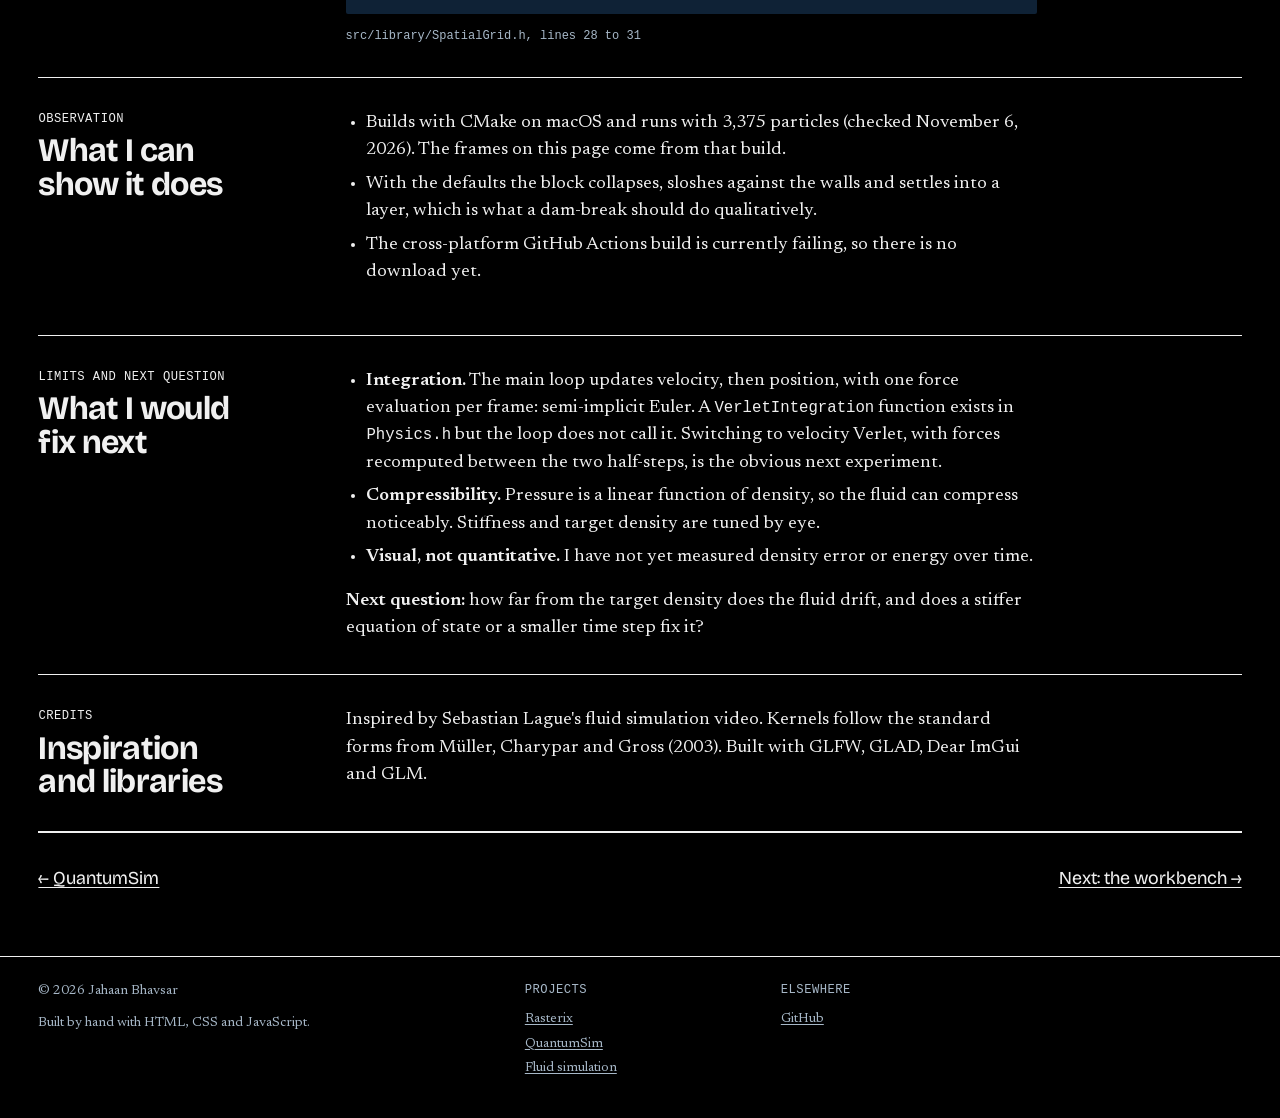
==== commit 80bf7cb9: "Smooth corner-fold page turn; remove About section Replace the 22-strip 3D curl with a single-sheet " ====
--- a/projects/fluid-simulation.html
+++ b/projects/fluid-simulation.html
@@ -29,7 +29,7 @@
           <li><a href="../#notebook"><span class="nav-no" aria-hidden="true">03</span>Scratchbook</a></li>
           <li><a href="../#instruments"><span class="nav-no" aria-hidden="true">04</span>Tools</a></li>
           <li><a href="../#writing"><span class="nav-no" aria-hidden="true">05</span>Writing</a></li>
-          <li><a class="nav-cta" href="../#contact">Contact</a></li>
+          <li><a class="nav-cta" href="https://github.com/jahaanb7">GitHub <span aria-hidden="true">↗</span></a></li>
         </ul>
       </nav>
       <button class="theme-toggle" type="button" data-theme-toggle aria-label="Switch to light theme"><svg class="i-moon" viewBox="0 0 24 24" aria-hidden="true"><path d="M20 14.5A8 8 0 0 1 9.5 4a8 8 0 1 0 10.5 10.5Z"/></svg><svg class="i-sun" viewBox="0 0 24 24" aria-hidden="true"><circle cx="12" cy="12" r="4"/><path d="M12 2v2M12 20v2M4.9 4.9l1.4 1.4M17.7 17.7l1.4 1.4M2 12h2M20 12h2M4.9 19.1l1.4-1.4M17.7 6.3l1.4-1.4"/></svg></button>
--- a/style.css
+++ b/style.css
@@ -420,6 +420,8 @@
 .scrap-orbital { transform: rotate(var(--r, -0.8deg)); margin: 0; }
 .qs-note { margin: -0.2rem 0 0 auto; max-width: 16ch; color: var(--pencil); font-size: clamp(1.25rem, 1.1rem + 0.5vw, 1.6rem); line-height: 1; transform: rotate(-3deg); }
 .qs-col .slip { margin: 0; }
+.qs-explain { margin: 0; max-width: 46ch; font-size: 0.98rem; line-height: 1.5; color: var(--ink-2); }
+.qs-explain .mono { font-size: 0.8em; text-transform: none; color: var(--ink); }
 .qs-collage { display: grid; grid-template-columns: repeat(2, minmax(0, 1fr)); gap: clamp(1rem, 2.6vw, 2rem) clamp(1rem, 2.6vw, 2.2rem); align-items: start; }
 .qs-polaroid { padding: 10px 10px 0; }
 .qs-polaroid:nth-child(even) { margin-top: 1.8rem; }
@@ -431,10 +433,32 @@
   background: rgba(225, 223, 215, 0.72); box-shadow: 0 1px 1px rgba(0, 0, 0, 0.12);
 }
 .qs-polaroid:nth-child(even)::before { left: auto; right: 18px; transform: rotate(7deg); }
-.qs-formula { grid-column: 1 / -1; justify-self: center; margin: 0.4rem 0 0.6rem; padding: 0.5rem 0.9rem; border: 1px dashed var(--rule); color: var(--ink); font-size: 0.78rem; letter-spacing: 0.04em; transform: rotate(var(--r, 0deg)); }
-.qs-strip { grid-column: 1 / -1; padding-top: 1.4rem; }
+.qs-strip { grid-column: 1 / -1; margin-top: 1.6rem; padding-top: 1.4rem; }
 .qs-strip::before { left: 50%; margin-left: -35px; }
 .qs-strip .ras-math { margin-top: -2.6rem; }
+/* live orbital print: navy ink dots on the same cream paper */
+.qs-orbit-frame {
+  position: relative; aspect-ratio: 16 / 10; background-color: #ECEAE3;
+  background-image: radial-gradient(rgba(27, 58, 87, 0.13) 1px, transparent 1px); background-size: 18px 18px; background-position: center;
+}
+.qs-orbit-frame canvas { position: absolute; inset: 0; width: 100%; height: 100%; cursor: grab; touch-action: pan-y; }
+.qs-orbit.is-dragging canvas { cursor: grabbing; }
+.qs-orbit-frame canvas:focus-visible { outline: 2px solid #4A6E8D; outline-offset: -2px; }
+.qs-orbit-hint { position: absolute; left: 0.8rem; bottom: 0.4rem; margin: 0; font-size: 1.15rem; color: #4A6E8D; transform: rotate(-3deg); pointer-events: none; transition: opacity var(--dur-base) var(--ease-out); }
+.qs-orbit:not(.is-live) .qs-orbit-hint, .qs-orbit.is-dragging .qs-orbit-hint { opacity: 0; }
+.qs-orbit-bar { display: flex; flex-wrap: wrap; justify-content: space-between; align-items: center; gap: 0.5rem; margin-top: 0.6rem; }
+.qs-orbit-picks { display: flex; flex-wrap: wrap; gap: 0.3rem; }
+.qs-orbit-bar button {
+  min-height: 32px; min-width: 44px; padding: 0.25rem 0.6rem; border: 1px solid #C9D3DD; border-radius: 3px; background: transparent; color: #1B3A57;
+  font-family: var(--f-mono); font-size: 0.72rem; letter-spacing: 0.04em; cursor: pointer; transition: background var(--dur-fast) var(--ease-out), color var(--dur-fast) var(--ease-out);
+}
+.qs-orbit-bar button:hover:not([aria-pressed='true']) { background: rgba(27, 58, 87, 0.07); }
+.qs-orbit-picks button[aria-pressed='true'] { background: #1B3A57; border-color: #1B3A57; color: #F0F0F0; }
+.qs-orbit-bar button:focus-visible { outline: 2px solid #4A6E8D; outline-offset: 2px; }
+.qs-orbit-pause { color: #4A6E8D; }
+.qs-orbit figcaption { display: flex; flex-wrap: wrap; justify-content: space-between; gap: 0.3rem 1rem; }
+.qs-orbit figcaption [data-orbital-readout] { color: #1B3A57; }
+@media (hover: hover) and (pointer: fine) { .qs-orbit:hover { transform: rotate(0deg); } } /* no lift while turning it */
 @media (max-width: 900px) {
   .qs-board { grid-template-columns: minmax(0, 1fr); }
   .qs-col { position: static; }
@@ -718,11 +742,6 @@
 @media (max-width: 760px) { .writing-grid, .clippings { grid-template-columns: minmax(0, 1fr); } .clip-2 { margin-top: 0; } }
 
 /* ---------- About ---------- */
-.about { padding-bottom: var(--sec-space); }
-.about-card { max-width: 46rem; }
-.about-card h2 { font-size: var(--step-3); margin-bottom: 0.6rem; }
-.about-card p { font-size: var(--step-1); }
-.signature { font-size: 2rem; transform: rotate(-3deg); transform-origin: left; display: inline-block; margin-top: 0.6rem; }
 
 /* ---------- footer ---------- */
 .site-footer { border-top: 1.5px solid var(--ink); padding-block: 1.5rem 2.5rem; font-size: 0.85rem; color: var(--ink-2); }
@@ -890,7 +909,7 @@
 
 .nb-stage { outline: none; padding: 0 0 1.2rem; }
 .nb-stage:focus-visible .nb-book { outline: 2px solid var(--strong); outline-offset: 10px; }
-.nb-book { position: relative; margin-inline: auto; height: var(--page-h, 520px); touch-action: pan-y; perspective: 2400px; perspective-origin: 50% 40%; }
+.nb-book { position: relative; margin-inline: auto; height: var(--page-h, 520px); touch-action: pan-y; }
 .nb-book.is-spread { width: calc(var(--page-w, 560px) * 2); }
 .nb-book.is-pad { width: var(--page-w, 100%); max-width: 100%; }
 /* the cover board and the stacked page edges under the open spread */
@@ -963,25 +982,18 @@
 .nb-page .xp-note { justify-self: end; margin: 0 6% 0 0; max-width: 18ch; color: var(--nb-pencil); font-size: clamp(1.2rem, 1rem + 0.6vw, 1.6rem); line-height: 1; transform: rotate(-3deg); }
 .nb-page .xp-obs, .nb-page .xp-openq { display: none; }
 
-/* the turning leaf */
-.nb-leaf { position: absolute; top: 0; height: 100%; transform-style: preserve-3d; z-index: 5; will-change: transform; }
-.nb-leaf.is-spine { left: var(--page-w); width: var(--page-w); transform-origin: left center; }
-.nb-leaf.is-side { left: 0; width: 100%; transform-origin: left center; }
-.nb-face { position: absolute; inset: 0; backface-visibility: hidden; -webkit-backface-visibility: hidden; background: var(--nb-paper) var(--grain); overflow: hidden; }
-.nb-face-back { transform: rotateY(180deg); }
-.is-side .nb-face-back { background: var(--nb-paper-2); }
-.nb-face.is-empty { background: var(--nb-paper-2); }
-.nb-face::after { /* light falls off as the page rises */
-  content: ''; position: absolute; inset: 0; pointer-events: none;
-  background: linear-gradient(90deg, rgba(0, 0, 0, 0.34), rgba(0, 0, 0, 0.05) 40%, rgba(255, 255, 255, 0.12) 75%, transparent);
-  opacity: calc(var(--a, 0) * 1.1);
-}
-.nb-face-back::after { background: linear-gradient(270deg, rgba(0, 0, 0, 0.3), rgba(0, 0, 0, 0.04) 45%, transparent); opacity: calc((1 - var(--a, 0)) * 1.1); }
-/* the shadow the leaf casts on the page beneath it */
-.nb-shade { display: block; position: absolute; top: 0; bottom: 0; z-index: 4; pointer-events: none; width: var(--page-w); left: var(--page-w);
-  background: linear-gradient(90deg, rgba(0, 0, 0, 0.42), transparent 70%); opacity: calc(var(--lift, 0) * 0.85); transform-origin: left center; transform: scaleX(calc(1 - var(--a, 0))); }
-.is-pad .nb-shade { left: 0; width: 100%; }
-.nb-shade[hidden] { display: none; }
+/* the turning leaf: flat paper folded from a corner (js/notebook.js). Only transform and
+   clip-path change while it turns, so the browser just recomposites two page layers. */
+.nb-leaf { position: absolute; top: 0; height: 100%; z-index: 5; pointer-events: none; }
+.nb-leaf[hidden] { display: none; }
+.nb-leaf.is-spine { left: var(--page-w); width: var(--page-w); }
+.nb-leaf.is-side { left: 0; width: 100%; }
+.nb-face { position: absolute; left: 0; top: 0; width: 100%; height: 100%; overflow: hidden; background: var(--nb-paper) var(--grain); will-change: clip-path; }
+.nb-face-back { transform-origin: 0 0; will-change: transform, clip-path; }
+.nb-face.is-empty, .is-side .nb-face-back { background: var(--nb-paper-2) var(--grain); }
+.nb-face .nb-page::after, .is-turning .nb-page::after { display: none; } /* no dog-ears while a sheet is lifted */
+.nb-fold-under, .nb-fold-light { position: absolute; inset: 0; pointer-events: none; }
+.nb-fold-light { z-index: 2; }
 
 /* footer: page counter left, turning controls right */
 .nb-controls { display: flex; flex-wrap: wrap; justify-content: space-between; align-items: center; gap: 0.6rem 1.2rem; margin-top: 1.1rem; padding-top: 1rem; border-top: 1px solid var(--rule); }
@@ -1030,7 +1042,7 @@
 .nb-page .xp-b > :is(.xp-fig, .xp-code, .xp-sketch) ~ :is(.xp-fig, .xp-code, .xp-sketch) { display: none; }
 
 /* maths is case-sensitive: never uppercase it */
-.ras-live, .qs-formula, .qs-strip figcaption, .qs-polaroid figcaption .mono { text-transform: none; }
+.ras-live, .qs-strip figcaption, .qs-polaroid figcaption .mono { text-transform: none; }
 .ras-math sub, .ras-eq sub { font-size: 0.62em; line-height: 0; }
 
 /* numbered labels share the tagline's typeface (Bricolage Grotesque), in sentence case */
@@ -1097,27 +1109,6 @@
 @media (max-width: 900px) { .ras-tag { font-size: 0.9rem; padding: 0.35rem 0.6rem; } .ras-tagwrap { margin-top: -1.3rem; } }
 @media (prefers-reduced-motion: reduce) { .ras-detail, .ras-tagwrap .ras-math { transition: none; } }
 .ras-ledger { align-content: start; padding-top: 0.6rem; }
-
-/* the curling leaf: a chain of hinged strips (js/notebook.js) */
-.nb-leaf.is-curling > .nb-face { visibility: hidden; }
-.nb-curl { position: absolute; inset: 0; transform-style: preserve-3d; pointer-events: none; }
-.nb-strip { position: absolute; top: 0; height: 100%; transform-origin: left center; transform-style: preserve-3d; will-change: transform; }
-.nb-sface { position: absolute; inset: 0; overflow: hidden; backface-visibility: hidden; -webkit-backface-visibility: hidden; background: var(--nb-paper) var(--grain); }
-.nb-sface-b { transform: rotateY(180deg); background-color: var(--nb-paper-2); }
-.nb-sface.is-empty { background-color: var(--nb-paper-2); }
-.nb-slice-in { position: absolute; top: 0; left: 0; }
-.nb-slice-in > .nb-page { box-shadow: none !important; border-radius: 0 !important; }
-.nb-slice-in > .nb-page::after { display: none; }
-.nb-sface::after { content: ''; position: absolute; inset: 0; pointer-events: none; background: #000; opacity: calc(var(--sh, 0) * 0.3); }
-.nb-sface-f::before { /* a soft highlight where the curl catches the light */
-  content: ''; position: absolute; inset: 0; z-index: 1; pointer-events: none;
-  background: linear-gradient(90deg, rgba(255, 255, 255, 0), rgba(255, 255, 255, 0.22)); opacity: calc((1 - var(--sh, 0)) * var(--lift, 0));
-}
-.nb-book { perspective: 3600px; }
-/* perspective lives on the strips' own container, so no 3D context has to survive the chain */
-.nb-curl { perspective: 3600px; perspective-origin: 0 40%; transform-style: flat; }
-.is-side .nb-curl { perspective-origin: 50% 40%; }
-.nb-strip { transform-style: flat; }
 
 /* right page as a collage: two or three taped prints, overlapping a little */
 .nb-page .xp-b > :is(.xp-fig, .xp-code, .xp-sketch) ~ :is(.xp-fig, .xp-code, .xp-sketch) { display: block; }
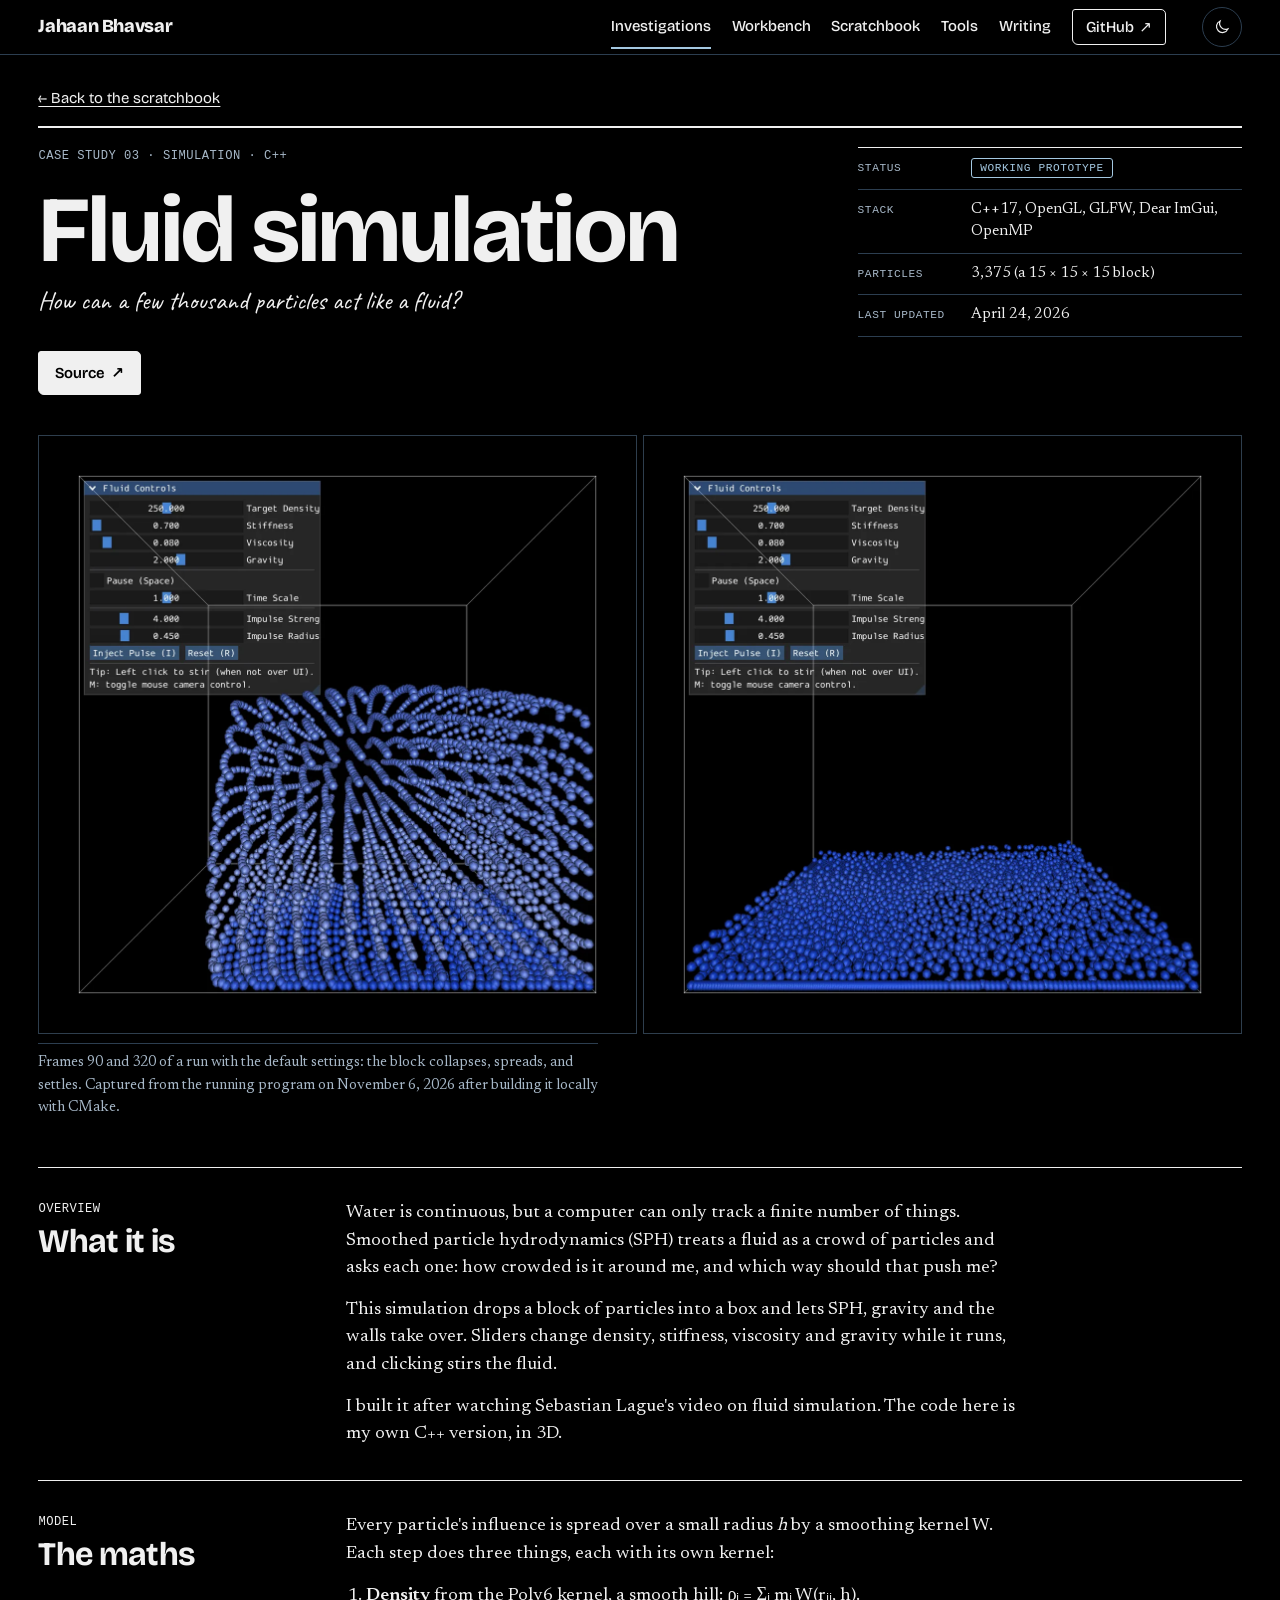
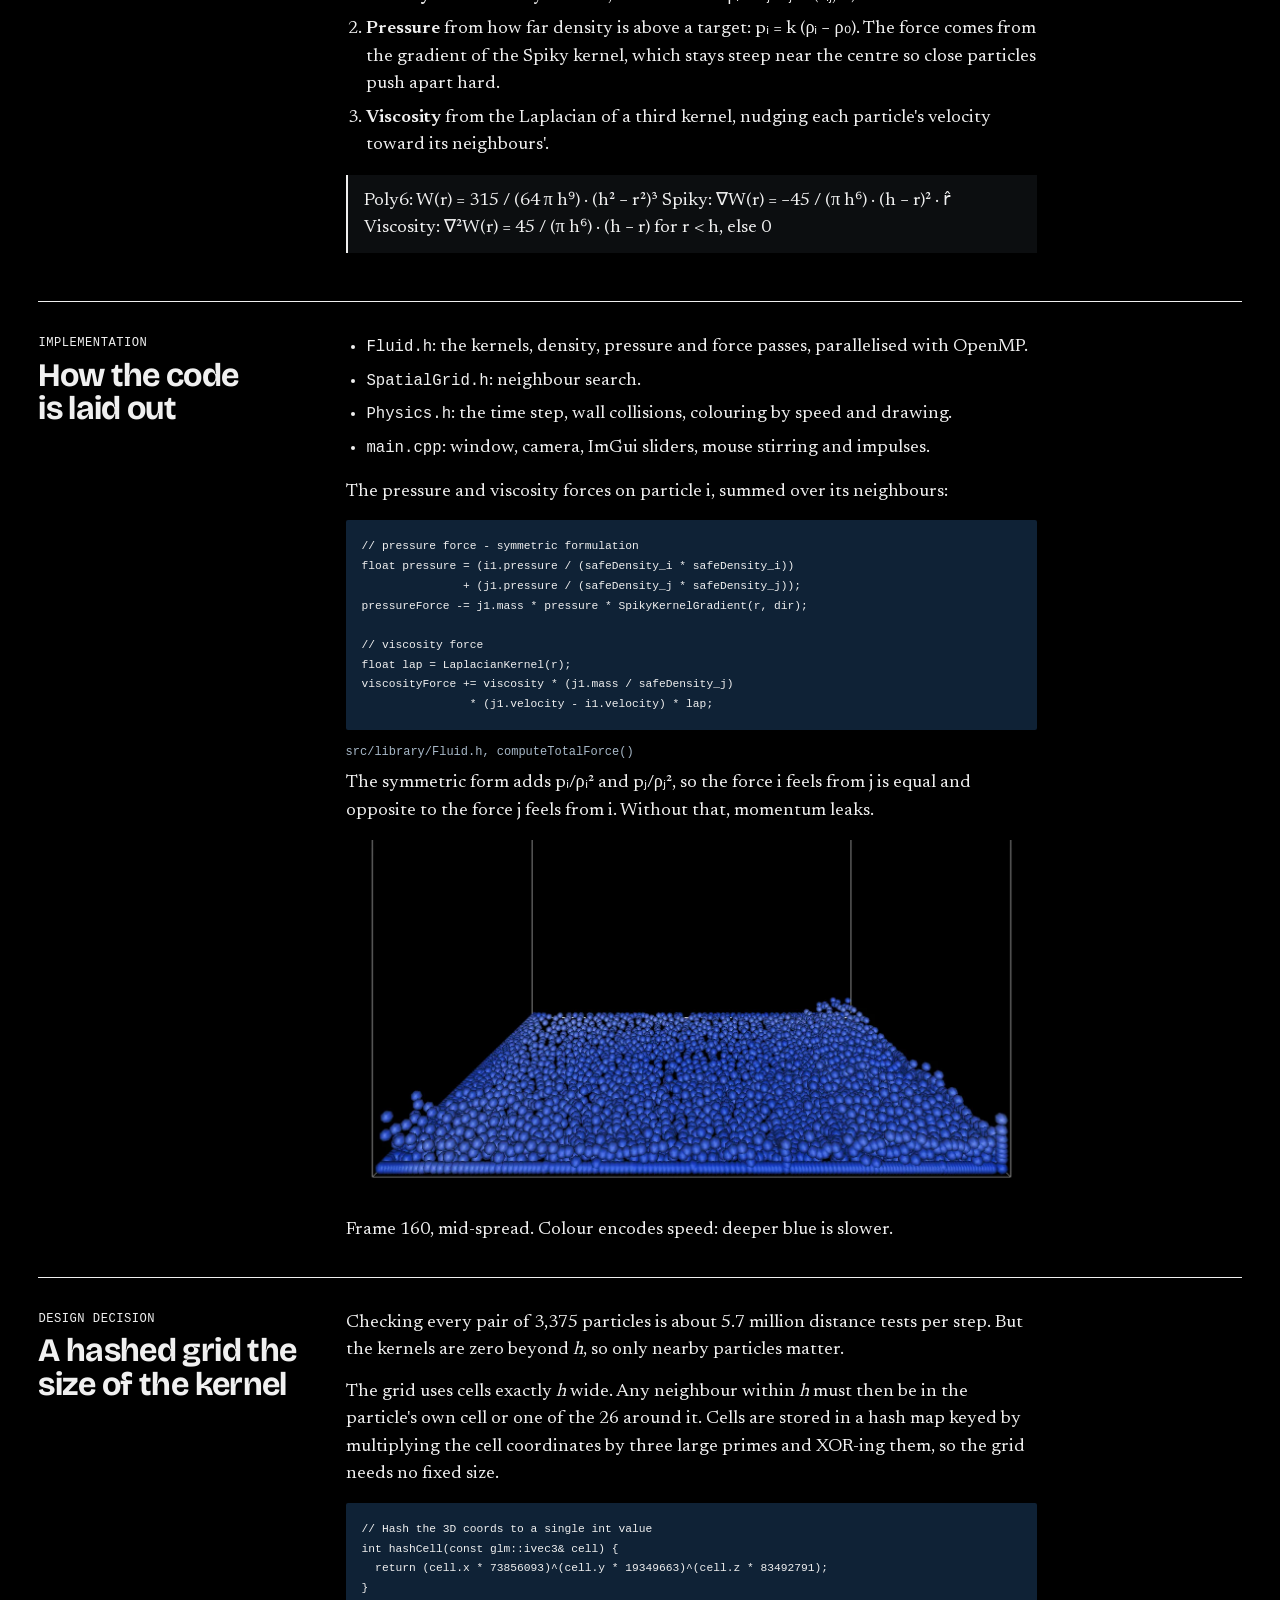
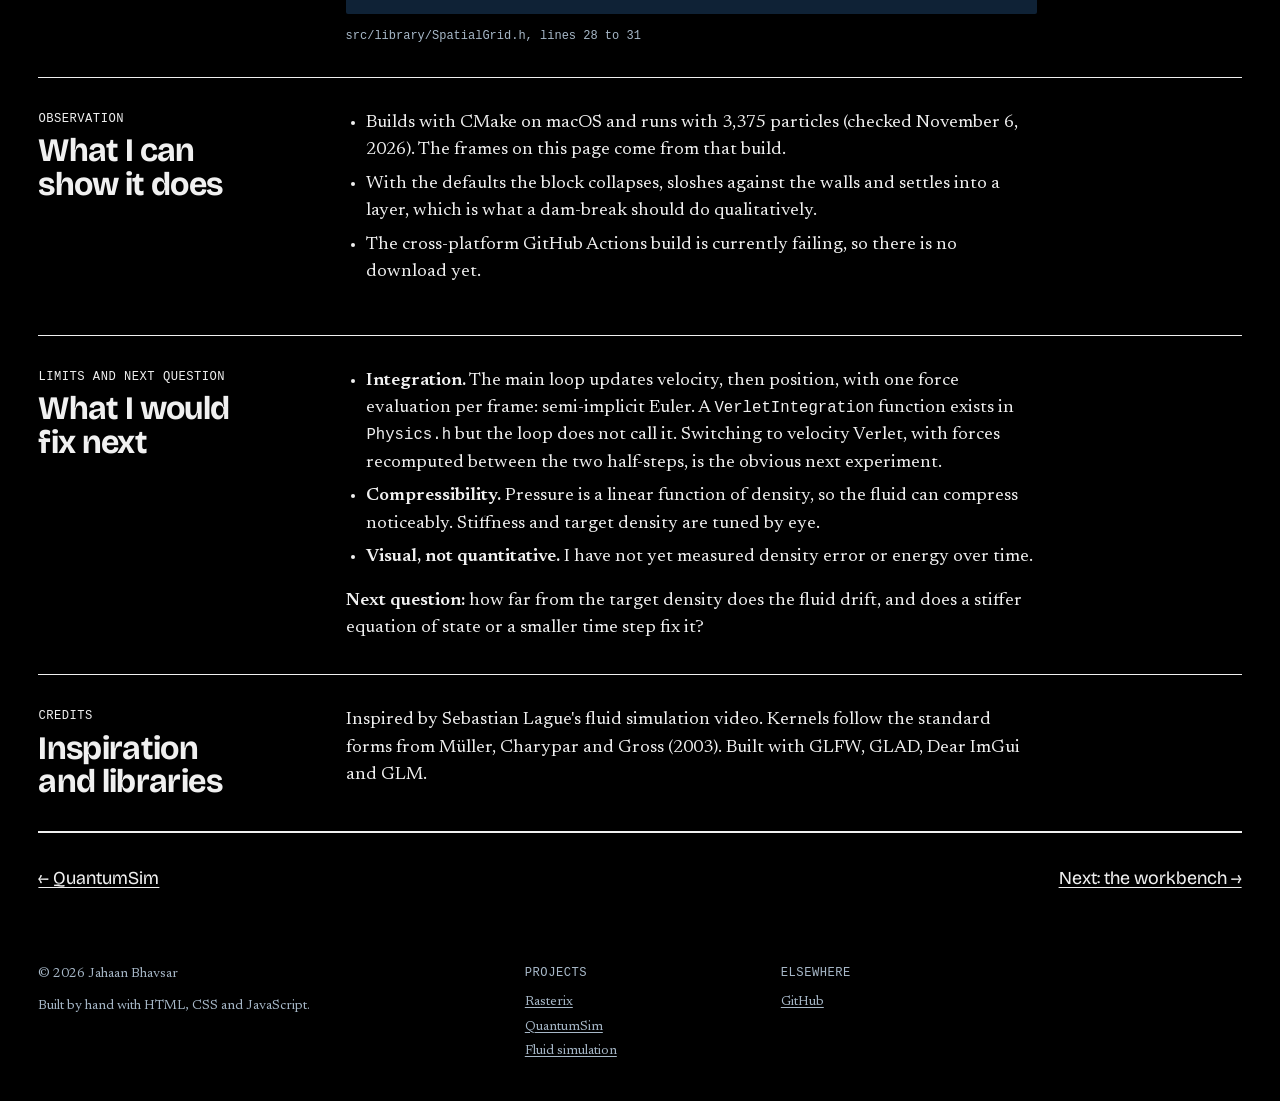
==== commit 9d630e3e: "Polish mobile view, add contact section, harden security - Mobile: pill menu button with animated ic" ====
--- a/projects/fluid-simulation.html
+++ b/projects/fluid-simulation.html
@@ -2,6 +2,8 @@
 <html lang="en" class="no-js">
 <head>
   <meta charset="utf-8">
+  <meta http-equiv="Content-Security-Policy" content="default-src 'self'; script-src 'self' 'sha256-3yDX8+0LEF9VgsZMN6tnFxy/LdyAOaZ01ncMP3GnIso=' 'sha256-kRmZLQAL5jQQ73kyvqi6AjijbpYFeBlG/1bGhW90yRk=' 'wasm-unsafe-eval'; style-src 'self' 'unsafe-inline'; img-src 'self' data: blob:; font-src 'self'; connect-src 'self'; media-src 'self' blob:; worker-src 'self' blob:; object-src 'none'; base-uri 'self'; form-action 'none'; upgrade-insecure-requests">
+  <meta name="referrer" content="strict-origin-when-cross-origin">
   <meta name="viewport" content="width=device-width, initial-scale=1">
   <title>Fluid simulation: particles that act like water · Jahaan Bhavsar</title>
   <meta name="description" content="A 3D smoothed particle hydrodynamics simulation in C++ and OpenGL: Poly6 density, Spiky pressure, viscosity, and a hashed spatial grid.">
--- a/style.css
+++ b/style.css
@@ -156,17 +156,25 @@
 .nav ul { list-style: none; display: flex; flex-wrap: wrap; gap: 0.2rem 1.3rem; align-items: center; }
 .nav a { font-family: var(--f-head); font-size: 0.95rem; font-weight: 500; color: var(--ink); text-decoration: none; display: inline-flex; padding-block: 0.6rem; border-bottom: 2px solid transparent; }
 .nav a:hover, .nav a[aria-current] { border-bottom-color: var(--red); }
-.nav .nav-cta { padding: 0.35rem 0.85rem; border: 1.5px solid var(--ink); border-radius: 3px 5px 3px 6px; }
+.nav .nav-cta { gap: 0.3rem; padding: 0.35rem 0.85rem; border: 1.5px solid var(--ink); border-radius: 3px 5px 3px 6px; }
 .nav .nav-cta:hover { background: var(--ink); color: var(--paper); }
 .nav-no { display: none; }
 .menu-toggle { display: none; }
 @media (max-width: 900px) {
-  .js .menu-toggle { display: inline-flex; align-items: center; min-height: 44px; padding: 0 1rem; border: 1.5px solid var(--ink); background: transparent; border-radius: 3px; font-family: var(--f-head); cursor: pointer; }
-  .js .nav { position: absolute; left: 0; right: 0; top: 100%; background: var(--paper); border-bottom: 1px solid var(--ink); display: none; }
-  .js .nav[data-open='true'] { display: block; max-height: calc(100dvh - 3.4rem); overflow-y: auto; overscroll-behavior: contain; }
-  .js .nav ul { flex-direction: column; align-items: stretch; padding: 0.5rem var(--gutter) 1rem; gap: 0; }
-  .js .nav a { padding-block: 0.8rem; border-bottom: 1px solid var(--rule); width: 100%; }
-  .js .nav .nav-cta { margin-top: 0.8rem; justify-content: center; }
+  .js .menu-toggle { display: inline-flex; align-items: center; gap: 0.55rem; min-height: 44px; padding: 0 1rem 0 0.85rem; border: 1px solid var(--rule); background: transparent; color: var(--ink); border-radius: 999px; font-family: var(--f-head); font-size: 0.9rem; font-weight: 500; cursor: pointer; -webkit-tap-highlight-color: transparent; transition: border-color var(--dur-fast) var(--ease-out), background-color var(--dur-fast) var(--ease-out); }
+  .js .menu-toggle:hover, .js .menu-toggle[aria-expanded='true'] { border-color: var(--ink); background: var(--wash); }
+  .mt-icon { position: relative; width: 16px; height: 10px; display: inline-block; }
+  .mt-icon i { position: absolute; left: 0; width: 100%; height: 1.5px; border-radius: 1px; background: currentColor; transition: transform var(--dur-base) var(--ease-out), top var(--dur-base) var(--ease-out); }
+  .mt-icon i:first-child { top: 1px; }
+  .mt-icon i:last-child { top: 7.5px; }
+  .menu-toggle[aria-expanded='true'] .mt-icon i:first-child { top: 4.25px; transform: rotate(45deg); }
+  .menu-toggle[aria-expanded='true'] .mt-icon i:last-child { top: 4.25px; transform: rotate(-45deg); }
+  .js .nav { position: absolute; left: 0; right: 0; top: 100%; background: var(--bg); border-bottom: 1px solid var(--rule); box-shadow: 0 24px 48px -24px rgba(0, 0, 0, 0.5); display: none; }
+  .js .nav[data-open='true'] { display: block; max-height: calc(100dvh - 3.4rem); overflow-y: auto; overscroll-behavior: contain; animation: nav-in var(--dur-base) var(--ease-out); }
+  .js .nav ul { flex-direction: column; align-items: stretch; padding: 0.4rem var(--gutter) calc(1.2rem + env(safe-area-inset-bottom)); gap: 0; }
+  .js .nav a { padding-block: 0.95rem; border-bottom: 1px solid var(--rule); width: 100%; font-family: var(--f-display); font-size: 1.5rem; font-weight: 400; letter-spacing: -0.01em; }
+  .js .nav a[aria-current] { border-bottom-color: var(--rule); color: var(--strong); }
+  .js .nav .nav-cta { margin-top: 1rem; justify-content: center; font-family: var(--f-head); font-size: 1rem; font-weight: 500; border: 1px solid var(--ink); border-radius: 999px; }
 }
 
 /* ---------- material family ---------- */
@@ -728,23 +736,35 @@
 @media (max-width: 860px) { .instruments { grid-template-columns: minmax(0, 1fr); } }
 
 /* ---------- Writing: clippings ---------- */
-.writing-grid { display: grid; grid-template-columns: minmax(0, 4fr) minmax(0, 8fr); gap: var(--col-gap); align-items: start; }
-.series-title { font-family: var(--f-hand); font-size: 1.8rem; line-height: 1.05; color: var(--blue); }
-.clippings { list-style: none; display: grid; grid-template-columns: repeat(2, minmax(0, 1fr)); gap: clamp(1rem, 3vw, 2rem); }
-.clip { position: relative; background: var(--surface) var(--grain); padding: 1.2rem 1.2rem 1rem; box-shadow: var(--shadow);
+#writing { padding-bottom: calc(var(--sec-space) * 1.25); }
+.writing-grid { display: grid; grid-template-columns: minmax(0, 5fr) minmax(0, 7fr); gap: clamp(2rem, 5vw, 5rem); align-items: center; }
+.writing-intro .sec-head { margin-bottom: 0.9rem; }
+.series-title { font-family: var(--f-hand); font-size: 1.8rem; line-height: 1.1; color: var(--blue); margin: 0; }
+.clippings { list-style: none; margin: 0; padding: 0; display: grid; grid-template-columns: repeat(2, minmax(0, 1fr)); gap: clamp(1.25rem, 3vw, 2.5rem); align-items: stretch; }
+.clip { position: relative; display: flex; flex-direction: column; background: var(--surface) var(--grain); padding: 1.5rem 1.5rem 1.35rem; box-shadow: var(--shadow);
   clip-path: polygon(0 2%, 3% 0, 20% 1%, 48% 0, 75% 1.2%, 100% 0, 99% 30%, 100% 62%, 99.2% 100%, 70% 98.8%, 40% 100%, 12% 99%, 0 100%, 0.8% 50%); }
-.clip-1 { transform: rotate(-1deg); }
-.clip-2 { transform: rotate(1.2deg); margin-top: 1.5rem; }
-.clip-part { margin-bottom: 0.5rem; }
-.clip-title { font-size: var(--step-2); margin-bottom: 0.6rem; }
+.clip-1 { transform: rotate(-0.8deg); }
+.clip-2 { transform: rotate(0.8deg); }
+.clip-part { margin: 0 0 0.75rem; }
+.clip-title { font-size: var(--step-2); line-height: 1.15; margin: 0 0 1rem; }
 .clip-title a { color: var(--ink); text-decoration-color: var(--red); }
-.clip-pub { font-family: var(--f-mono); font-size: 0.7rem; color: var(--ink-2); margin: 0; }
-@media (max-width: 760px) { .writing-grid, .clippings { grid-template-columns: minmax(0, 1fr); } .clip-2 { margin-top: 0; } }
+.clip-pub { font-family: var(--f-mono); font-size: 0.7rem; line-height: 1.6; color: var(--ink-2); margin: auto 0 0; }
+@media (max-width: 960px) { .writing-grid { grid-template-columns: minmax(0, 1fr); gap: 2rem; } }
+@media (max-width: 600px) { .clippings { grid-template-columns: minmax(0, 1fr); } }
 
 /* ---------- About ---------- */
 
 /* ---------- footer ---------- */
-.site-footer { border-top: 1.5px solid var(--ink); padding-block: 1.5rem 2.5rem; font-size: 0.85rem; color: var(--ink-2); }
+.site-footer { padding-block: 0.5rem calc(2.5rem + env(safe-area-inset-bottom)); font-size: 0.85rem; color: var(--ink-2); }
+.contact { padding-block: clamp(4rem, 10vw, 8rem) clamp(3rem, 6vw, 5rem); margin-bottom: 1rem; font-size: 1rem; }
+.contact .display-title { max-width: 16ch; color: var(--ink); }
+.contact-lede { margin-top: 1rem; max-width: 40ch; color: var(--ink-2); font-size: var(--step-1, 1.15rem); }
+.site-footer .contact-links { list-style: none; display: grid; grid-template-columns: repeat(3, minmax(0, 1fr)); gap: 0 1.5rem; margin-top: clamp(2rem, 5vw, 3.5rem); border-top: 1px solid var(--rule); }
+.contact-link { display: grid; gap: 0.35rem; padding: 1.1rem 1rem 1.2rem 0; min-height: 44px; color: var(--ink); text-decoration: none; border-bottom: 1px solid var(--rule); transition: color var(--dur-fast) var(--ease-out), padding var(--dur-base) var(--ease-out); }
+.contact-link .mono { font-size: 0.7rem; letter-spacing: 0.1em; text-transform: uppercase; color: var(--ink-3); }
+.contact-val { font-family: var(--f-display); font-size: clamp(1.15rem, 1rem + 0.6vw, 1.5rem); overflow-wrap: anywhere; }
+.contact-link:hover .contact-val, .contact-link:focus-visible .contact-val { color: var(--strong); text-decoration: underline; text-underline-offset: 0.2em; text-decoration-thickness: 1px; }
+@media (max-width: 760px) { .site-footer .contact-links { grid-template-columns: minmax(0, 1fr); } .contact-link { padding-right: 0; } }
 .footer-row { display: flex; flex-wrap: wrap; justify-content: space-between; gap: 0.5rem 2rem; }
 .footer-grid { display: grid; grid-template-columns: 2fr 1fr 2fr; gap: var(--col-gap); }
 .site-footer ul { list-style: none; display: grid; gap: 0.25rem; margin-top: 0.4rem; }
@@ -1136,6 +1156,8 @@
 
 /* backdrop: a breathing dot field behind everything (js/backdrop.js) */
 .backdrop { position: fixed; inset: 0; width: 100%; height: 100%; z-index: -1; pointer-events: none; }
+@media (max-width: 760px) { .backdrop { opacity: 0.6; } }
+@keyframes nav-in { from { opacity: 0; transform: translateY(-6px); } to { opacity: 1; transform: none; } }
 
 /* ---------- Fluid simulation: live WebAssembly SPH (assets/fluid) ---------- */
 .inv-fluid { padding-block: clamp(2rem, 5vw, 4rem); }
@@ -1307,3 +1329,10 @@
 .motion-ok .anatomy .an-dim { stroke-dasharray: none; stroke-dashoffset: 0; }
 .opening h1.is-annotated { margin-top: 0.45em; margin-bottom: 0.75em; }
 @media (max-width: 760px) { .opening h1.is-annotated { margin-top: 0; margin-bottom: 0.3em; } }
+
+/* Lenis smooth scroll + split headings (js/motion.js) */
+html.lenis, html.lenis body { height: auto; }
+.lenis.lenis-smooth { scroll-behavior: auto !important; }
+.lenis.lenis-smooth [data-lenis-prevent] { overscroll-behavior: contain; }
+.lenis.lenis-stopped { overflow: hidden; }
+.display-title .bw { display: inline-block; will-change: transform, opacity; }
